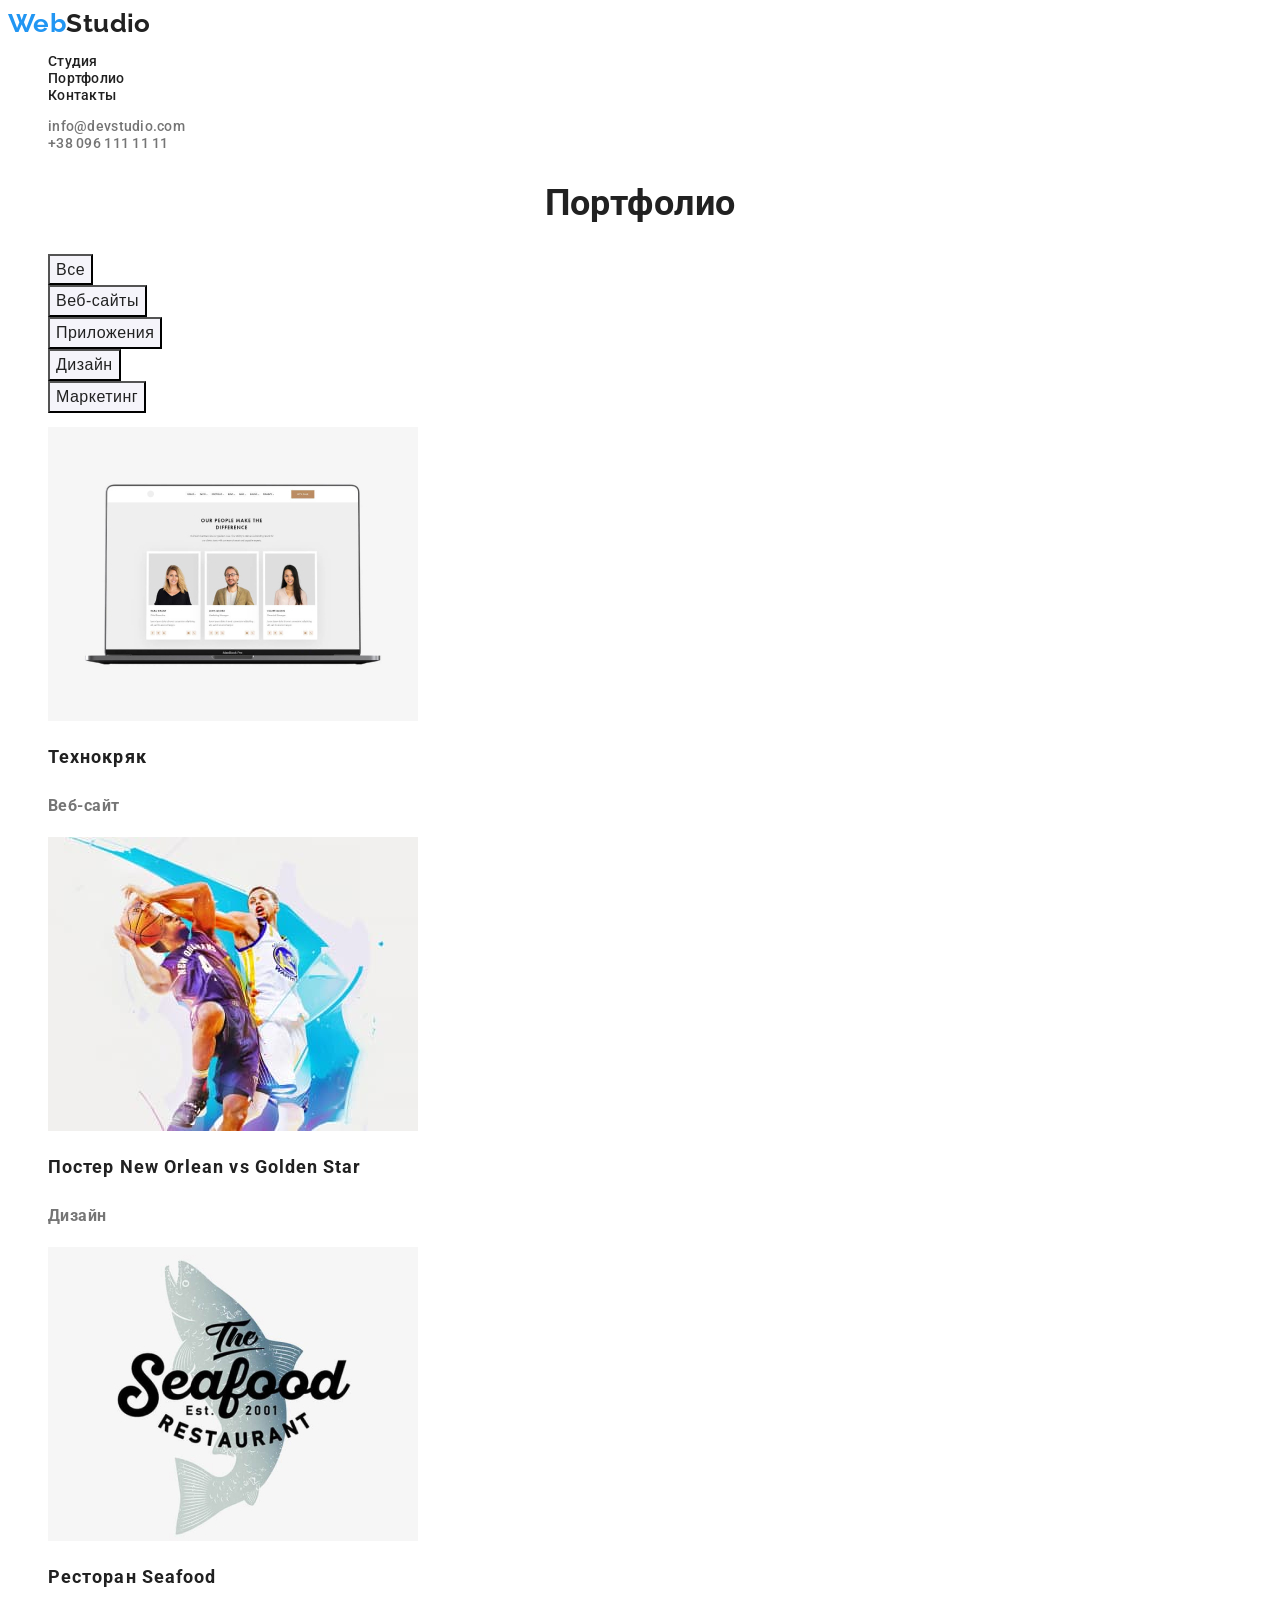
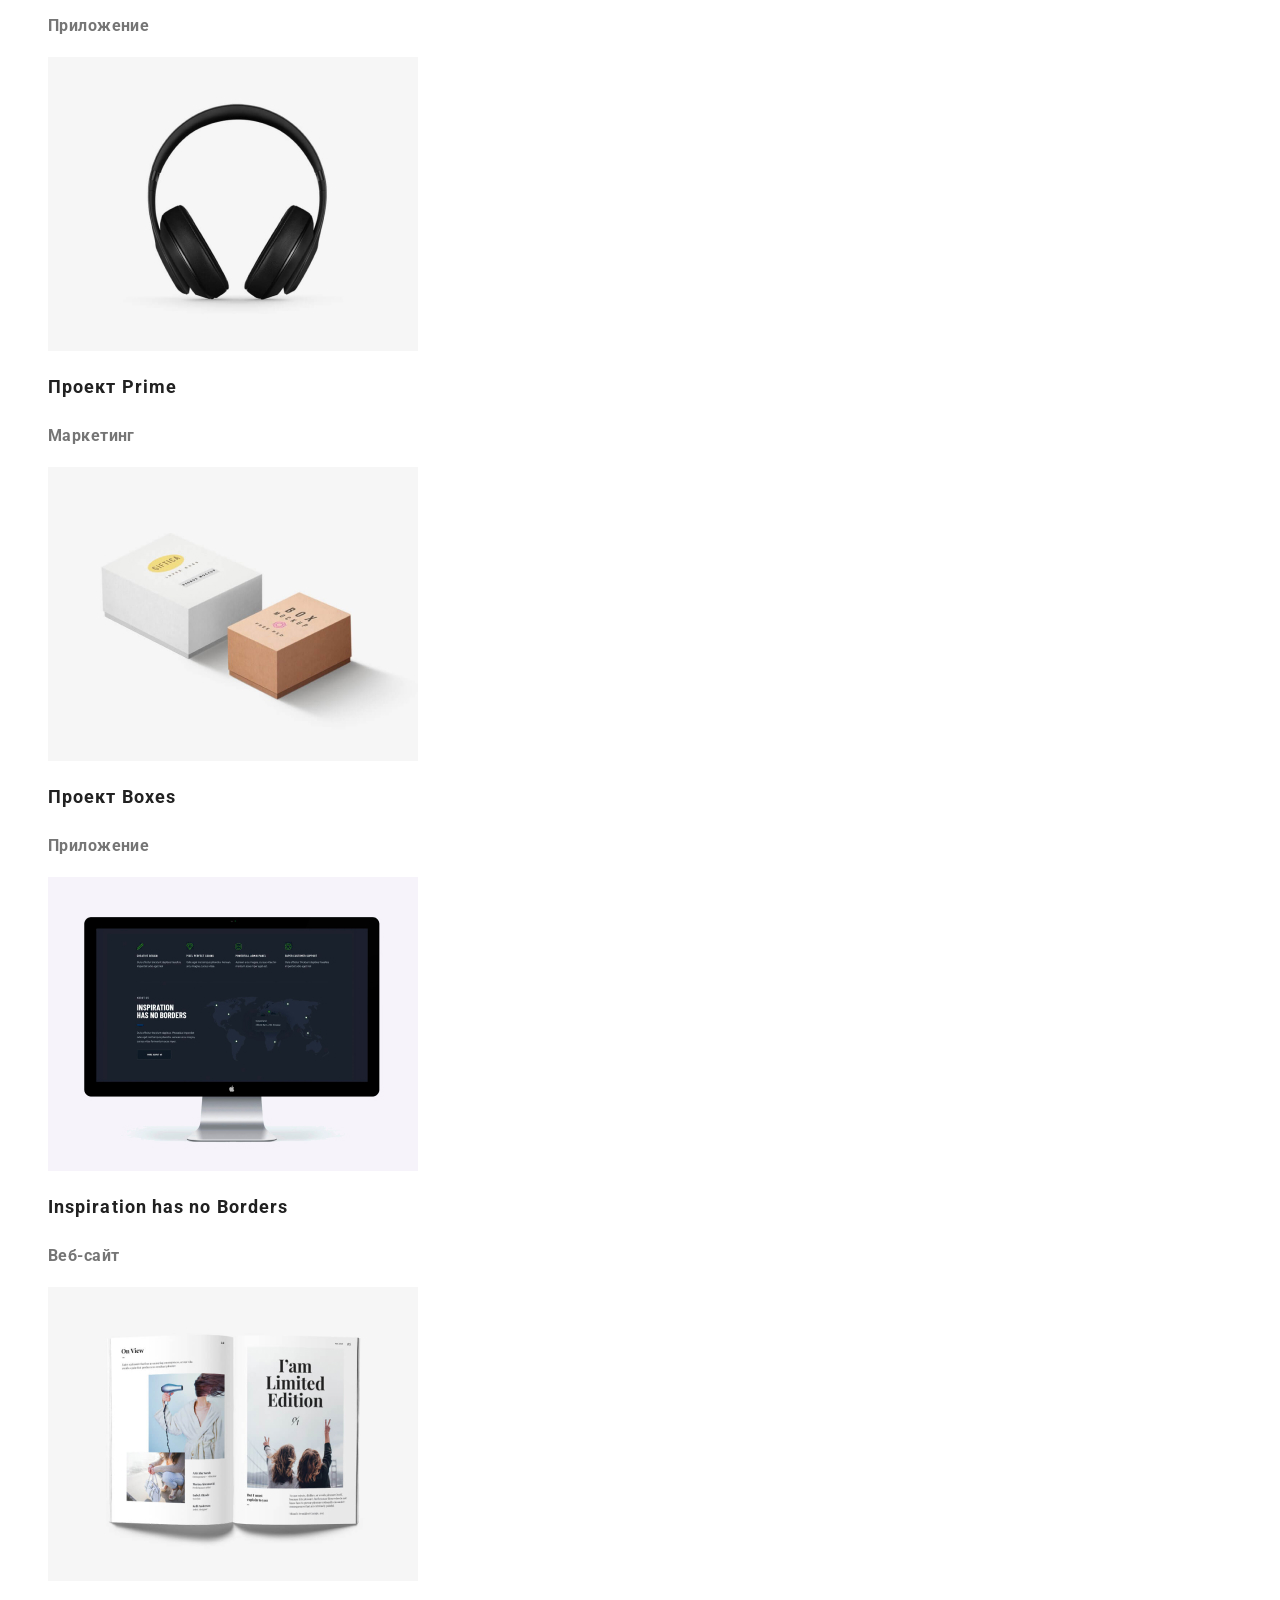
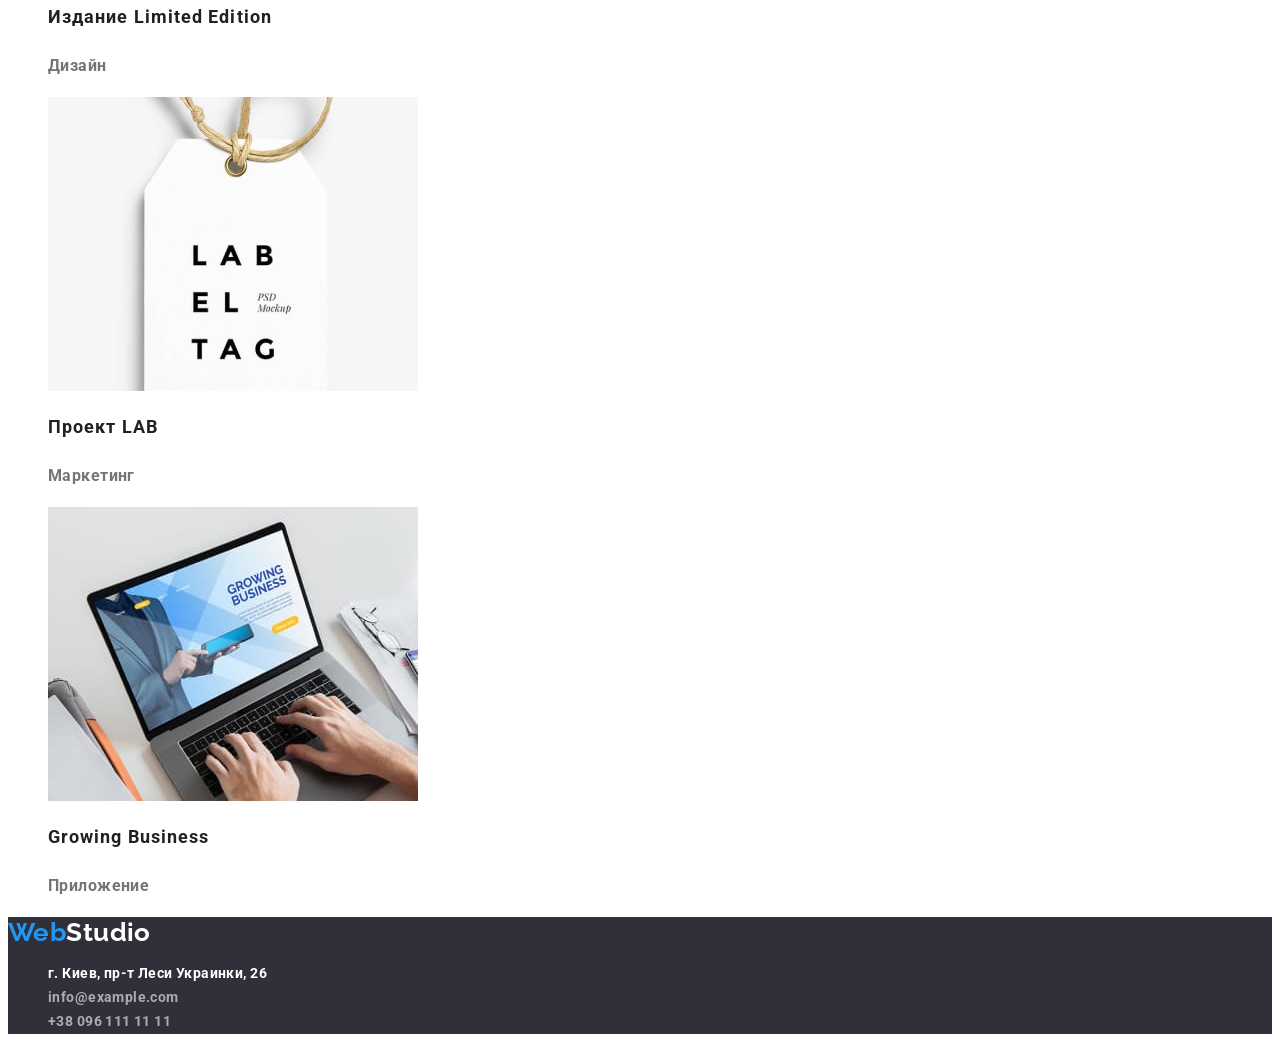
==== portfolio.html @ 0b0b55f2 "Копирует 2ю работу" ====
<!DOCTYPE html>
<html lang="ru">
  <head>
    <meta charset="UTF-8" />
    <meta http-equiv="X-UA-Compatible" content="IE=edge" />
    <meta name="viewport" content="width=device-width, initial-scale=1.0" />
    <title>Document</title>

    <link rel="preconnect" href="https://fonts.googleapis.com" />
    <link rel="preconnect" href="https://fonts.gstatic.com" crossorigin />
    <link
      href="https://fonts.googleapis.com/css2?family=Raleway:wght@700&family=Roboto:wght@400;500;700;900&display=swap"
      rel="stylesheet"
    />

    <link rel="stylesheet" href="./css/styles.css" />
  </head>
  <body>
    <header class="header">
      <nav>
        <a class="link-logo" href="#"
          >Web<span class="logo-header">Studio</span></a
        >
        <ul class="site-nav">
          <li><a href="index.html" class="link">Студия</a></li>
          <li><a href="./portfolio.html" class="link">Портфолио</a></li>
          <li><a href="#" class="link">Контакты</a></li>
        </ul>
      </nav>
      <ul class="site-contact">
        <li>
          <a href="mailto:info@devstudio.com" class="link"
            >info@devstudio.com</a
          >
        </li>
        <li><a href="tel:+380961111111" class="link">+38 096 111 11 11</a></li>
      </ul>
    </header>
    <main>
      <section class="section">
        <h1 class="section-title">Портфолио</h1>
        <ul>
          <li><button tipe="button" class="button-port">Все</button></li>
          <li><button tipe="button" class="button-port">Веб-сайты</button></li>
          <li><button tipe="button" class="button-port">Приложения</button></li>
          <li><button tipe="button" class="button-port">Дизайн</button></li>
          <li><button tipe="button" class="button-port">Маркетинг</button></li>
        </ul>
        <ul>
          <li>
            <a>
              <img
                src="images/portf1.jpg"
                alt="экран ноутбука с тремя фотографиями"
                width="370"
                height="294"
              />
              <h2 class="portf-title">Технокряк</h2>
              <p class="portf-text">Веб-сайт</p></a
            >
          </li>
          <li>
            <a
              ><img
                src="images/portf2.jpg"
                alt="постер два игрока играютв баскетбол"
                width="370"
                height="294"
              />
              <h2 class="portf-title">Постер New Orlean vs Golden Star</h2>
              <p class="portf-text">Дизайн</p></a
            >
          </li>
          <li>
            <a>
              <img
                src="images/portf3.jpg"
                alt="эмблема ресторана сифуд"
                width="370"
                height="294"
              />
              <h2 class="portf-title">Ресторан Seafood</h2>
              <p class="portf-text">Приложение</p></a
            >
          </li>
          <li>
            <a
              ><img
                src="images/portf4.jpg"
                alt="черные наушники"
                width="370"
                height="294"
              />
              <h2 class="portf-title">Проект Prime</h2>
              <p class="portf-text">Маркетинг</p></a
            >
          </li>
          <li>
            <a
              ><img
                src="images/portf5.jpg"
                alt="две коробки одна белая другая оранжевая"
                width="370"
                height="294"
              />
              <h2 class="portf-title">Проект Boxes</h2>
              <p class="portf-text">Приложение</p></a
            >
          </li>
          <li>
            <a
              ><img
                src="images/portf6.jpg"
                alt="монитор компьютера с чернобелыми надписями"
                width="370"
                height="294"
              />
              <h2 class="portf-title">Inspiration has no Borders</h2>
              <p class="portf-text">Веб-сайт</p></a
            >
          </li>
          <li>
            <a
              ><img
                src="images/portf7.jpg"
                alt="открытая книга"
                width="370"
                height="294"
              />
              <h2 class="portf-title">Издание Limited Edition</h2>
              <p class="portf-text">Дизайн</p></a
            >
          </li>
          <li>
            <a
              ><img
                src="images/portf8.jpg"
                alt="бирка с надписями"
                width="370"
                height="294"
              />
              <h2 class="portf-title">Проект LAB</h2>
              <p class="portf-text">Маркетинг</p></a
            >
          </li>
          <li>
            <a
              ><img
                src="images/portf9.jpg"
                alt="открытый ноутбук по диагонали "
                width="370"
                height="294"
              />
              <h2 class="portf-title">Growing Business</h2>
              <p class="portf-text">Приложение</p></a
            >
          </li>
        </ul>
      </section>
    </main>
    <footer class="footer">
      <a class="link-logo" href="#"
        >Web<span class="logo-footer">Studio</span></a
      >

      <address>
        <ul class="address">
          <li>
            <a
              class="link-map"
              href="https://bit.ly/3pXMvUd"
              target="_blank"
              rel="noopener noreferrer"
              >г. Киев, пр-т Леси Украинки, 26</a
            >
          </li>
          <li>
            <a class="link" href="mailto:info@devstudio.com"
              >info@example.com</a
            >
          </li>
          <li>
            <a class="link" href="tel:+380961111111">+38 096 111 11 11</a>
          </li>
        </ul>
      </address>
    </footer>
  </body>
</html>
---- css/styles.css ----
/* Фон */
/*  общий фон  background: background: #E5E5E5 */
/*  команда background: #F5F4FA */

/* Цвет текста  и фона*/
:root {
  --main-text-color: #757575;
  --title-text-color: #212121;
  --accent-text-color: #2196f3;
  --white-text-color: #ffffff;
  --address-text-color: rgba(255, 255, 255, 0.6);
  --footer-hero-color: #2F303A;
  --background-button-color: #f5f4fa;

}

ul {
  list-style: none;
}  
body {
  background-color: var(--white-text-color);
  color: var(--main-text-color);
  font-family: Roboto, sans-serif;
  font-weight: 700;
  font-size: 14px;
  letter-spacing: 0.03em;
}
/* Заголовки */
.section-title {
  color: var(--title-text-color);
  font-weight: 700;
  font-size: 36px;
  line-height: 1.17;
  text-align: center;
}
.text-title {
  color: var(--title-text-color);
  font-weight: 700;
  line-height: 1.14;
  text-transform: uppercase;
}
.team-title {
  color: var(--title-text-color);
  font-weight: 500;
  font-size: 16px;
  line-height: 1.19;
}
.portf-title {
  color: var(--title-text-color);
  font-weight: 700;
  font-size: 18px;
  line-height: 2;
  letter-spacing: 0.06em;
}
/* Абзацы */
.solution-text {
  line-height: 1.71;
}
.team-text {
  font-size: 16px;
  line-height: 1.19;
}
.portf-text {
  font-size: 16px;
  line-height: 1.88;
}

/* Хедер */
/* Логотип */
.link-logo {
  color: var(--accent-text-color);
  font-family: Raleway, sans-serif;
  font-weight: 700;
  font-size: 26px;
  line-height: 1.19;
  text-decoration: none;
}
.logo-header {
 color: var(--title-text-color);
}
.logo-footer {
 color: var(--white-text-color); 
}
/* Навигация */
.site-nav .link {
  color: var(--title-text-color);
  font-style: normal;
  font-weight: 500;
  line-height: 1.14;
  letter-spacing: 0.02em;
  text-decoration: none;
}
.site-nav .link:hover {
  color: var(--accent-text-color);
}
.site-nav .link:active {
  color: var(--accent-text-color);
}
/* Контакты */
.site-contact .link {
  color: var(--main-text-color);
  font-style: normal;
  font-weight: 500;
  line-height: 1.14;
  letter-spacing: 0.02em;
  text-decoration: none;
}
.site-contact .link:hover,
.site-contact .link:focus {
  color: var(--accent-text-color);
}
/* Блок герой */
.hero {
  background: var(--footer-hero-color);
}
.hero-title {
  color: var(--white-text-color);
  font-weight: 900;
  font-size: 44px;
  line-height: 1.36;
  text-align: center;
  letter-spacing: 0.06em;
  text-transform: uppercase
}
/* Кнопка блока герой */
.button {
  background-color: var(--accent-text-color);
  color: var(--white-text-color);
  font-size: 16px;
  line-height: 1.88;
  display: flex;
  align-items: center;
  text-align: center;
  letter-spacing: 0.06em;
  cursor: pointer;
}
/* Кнопки портфолио */
.button-port {
  background-color: var(--background-button-color);
  color: var(--title-text-color);
  font-weight: 500;
  font-size: 16px;
  line-height: 1.62;
  text-align: center;
  letter-spacing: 0.03em;
}
.button-port:hover,
.button-port:focus {
  background-color: var(--accent-text-color);
  color: var(--white-text-color);
}
.button-port {
  cursor: pointer;
}

/* Футер */
.footer {
  background-color: var(--footer-hero-color) ;
  text-decoration: none;
}
.link-map {
  color: var(--white-text-color);
  font-style: normal;
  line-height: 1.71;
  text-decoration: none;
}
.address .link {
  color: var(--address-text-color);
  font-style: normal;
  line-height: 1.71;
  text-decoration: none;
}
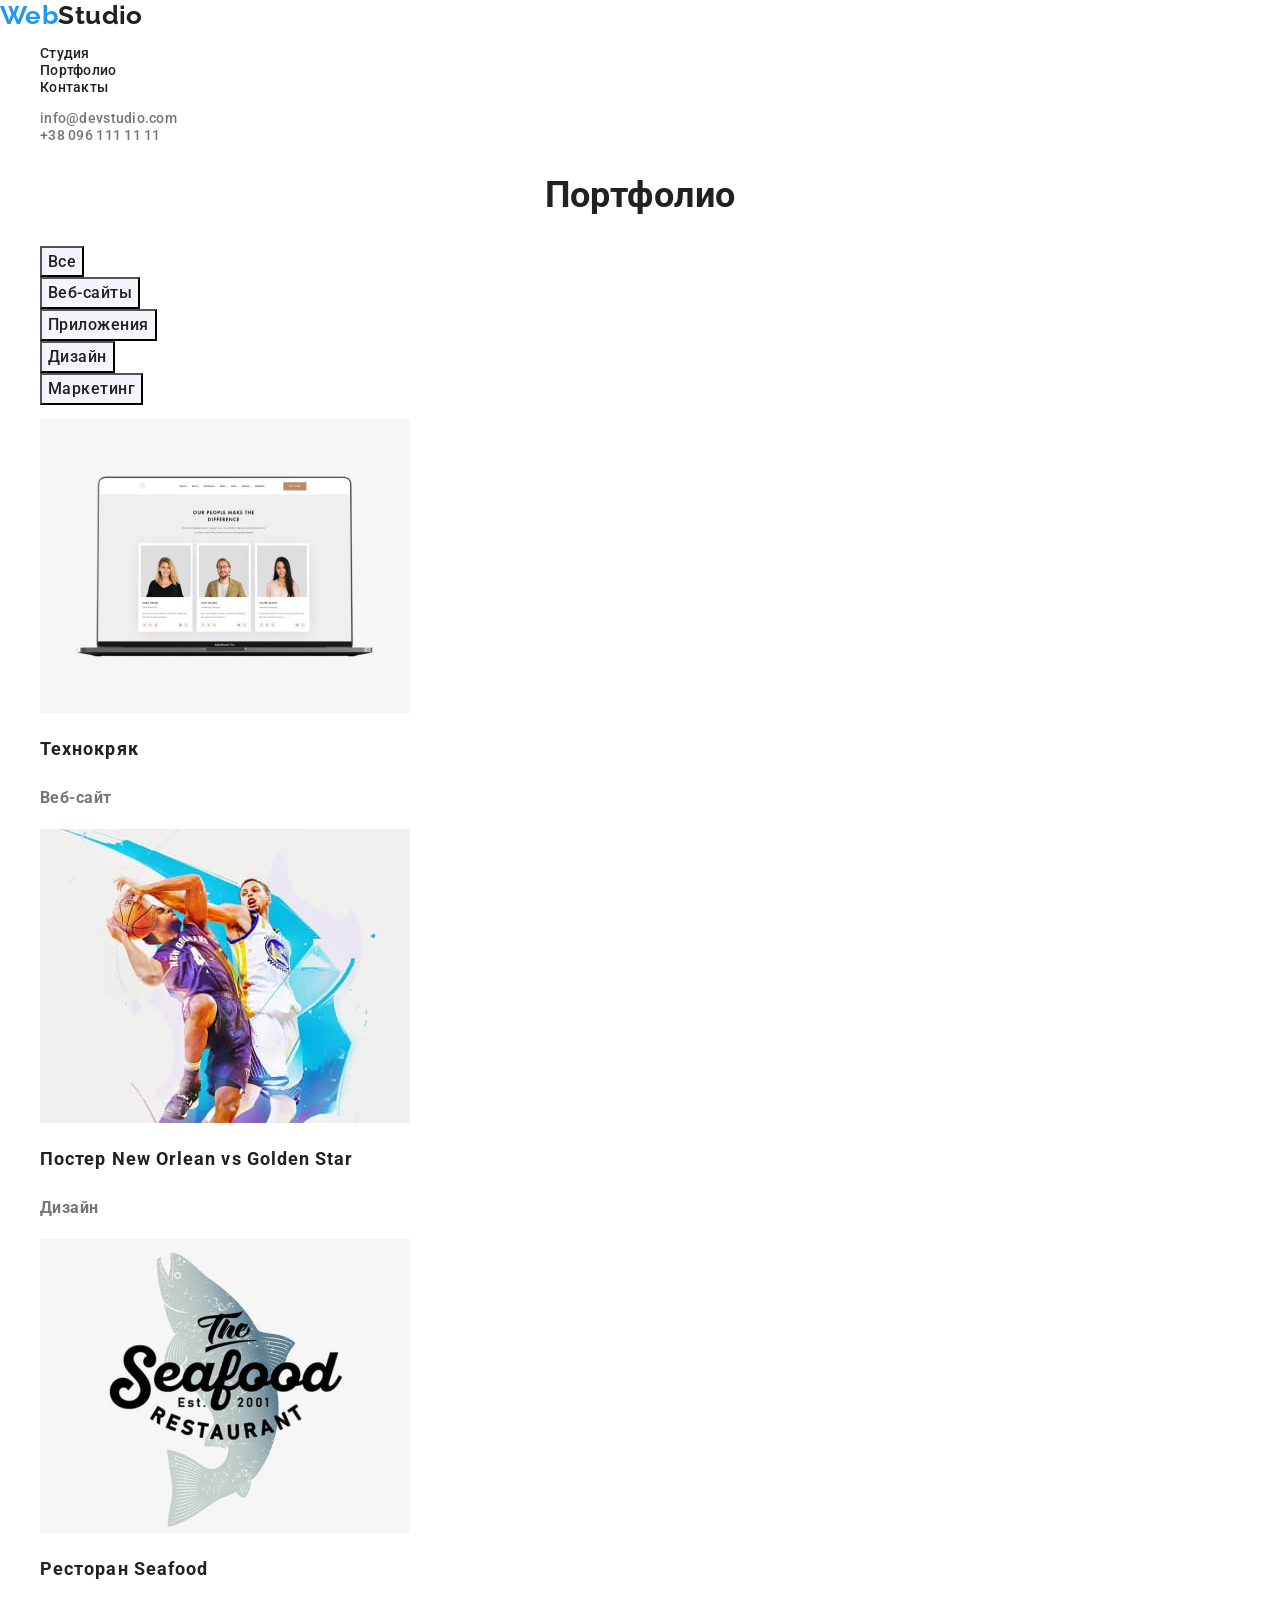
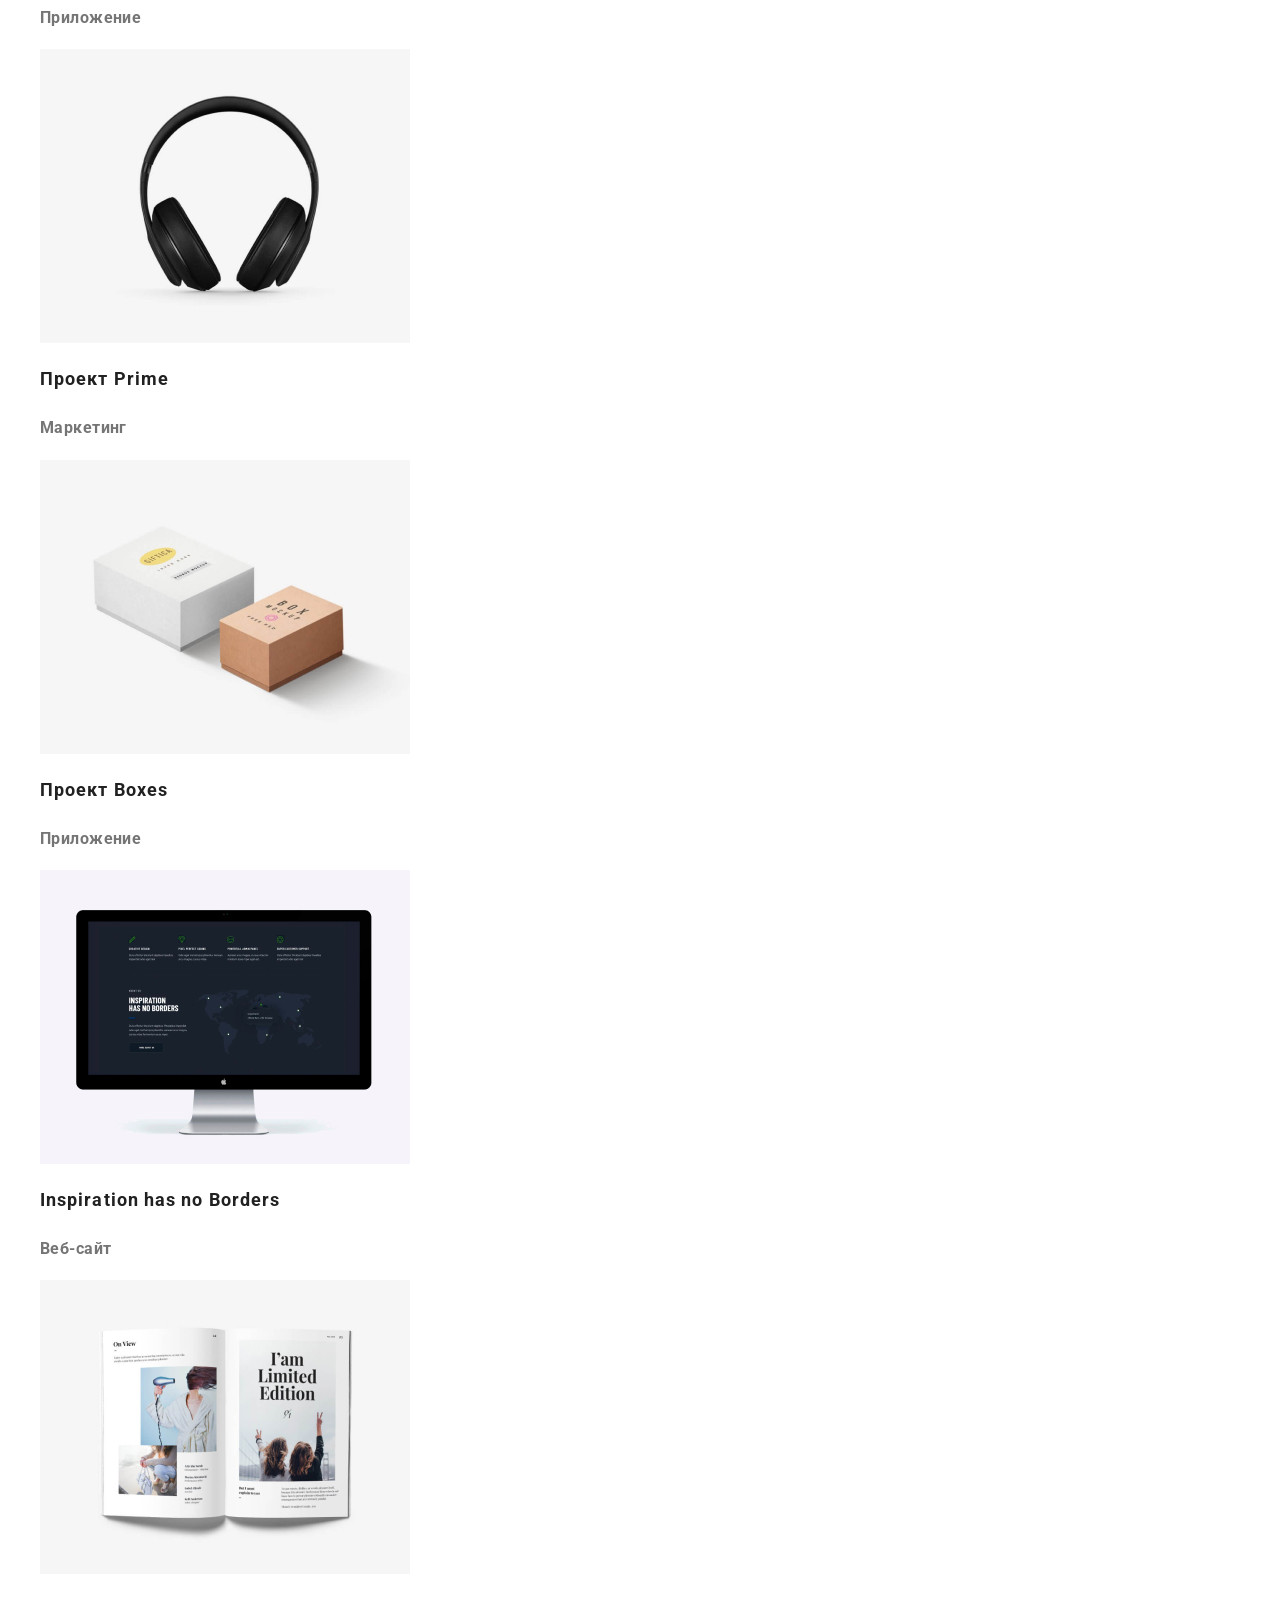
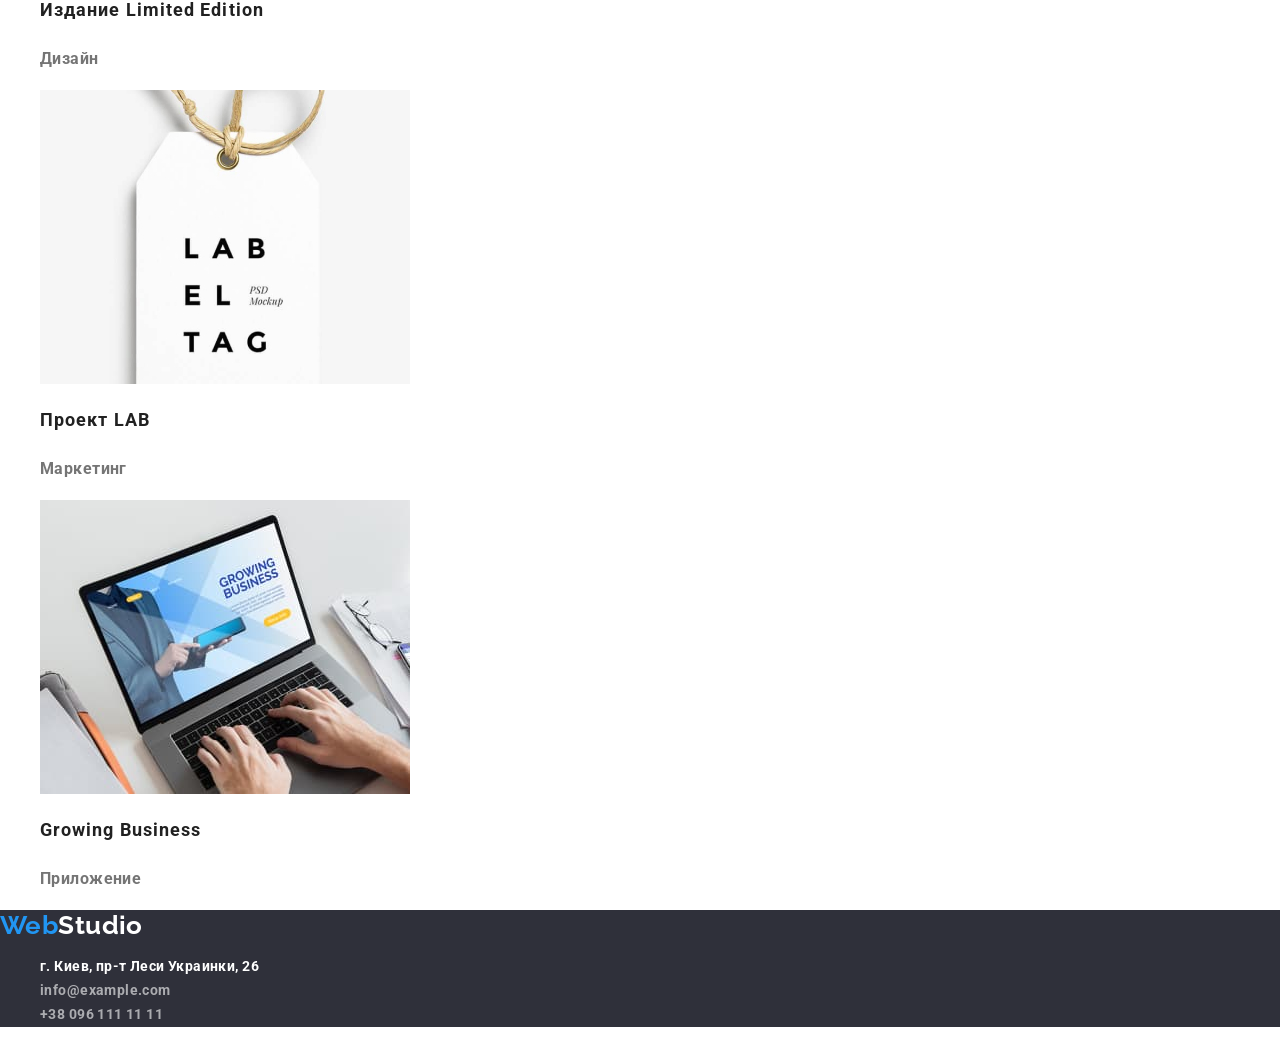
==== commit c6fe7bca: "Добавляет normalize и кнопка заказать" ====
--- a/portfolio.html
+++ b/portfolio.html
@@ -11,6 +11,10 @@
     <link
       href="https://fonts.googleapis.com/css2?family=Raleway:wght@700&family=Roboto:wght@400;500;700;900&display=swap"
       rel="stylesheet"
+    />
+    <link
+      rel="stylesheet"
+      href="https://cdnjs.cloudflare.com/ajax/libs/modern-normalize/1.0.0/modern-normalize.min.css"
     />
 
     <link rel="stylesheet" href="./css/styles.css" />
--- a/css/styles.css
+++ b/css/styles.css
@@ -14,6 +14,11 @@
 
 }
 
+*,
+*::before,
+*::after {
+  box-sizing: border-box;
+}
 ul {
   list-style: none;
 }  
@@ -74,6 +79,8 @@
   font-size: 26px;
   line-height: 1.19;
   text-decoration: none;
+  margin-left: 10;
+  
 }
 .logo-header {
  color: var(--title-text-color);
@@ -133,6 +140,10 @@
   text-align: center;
   letter-spacing: 0.06em;
   cursor: pointer;
+  align-items: center;
+  text-align: center;
+  padding: 10px 32px;
+  display: inline-block;
 }
 /* Кнопки портфолио */
 .button-port {
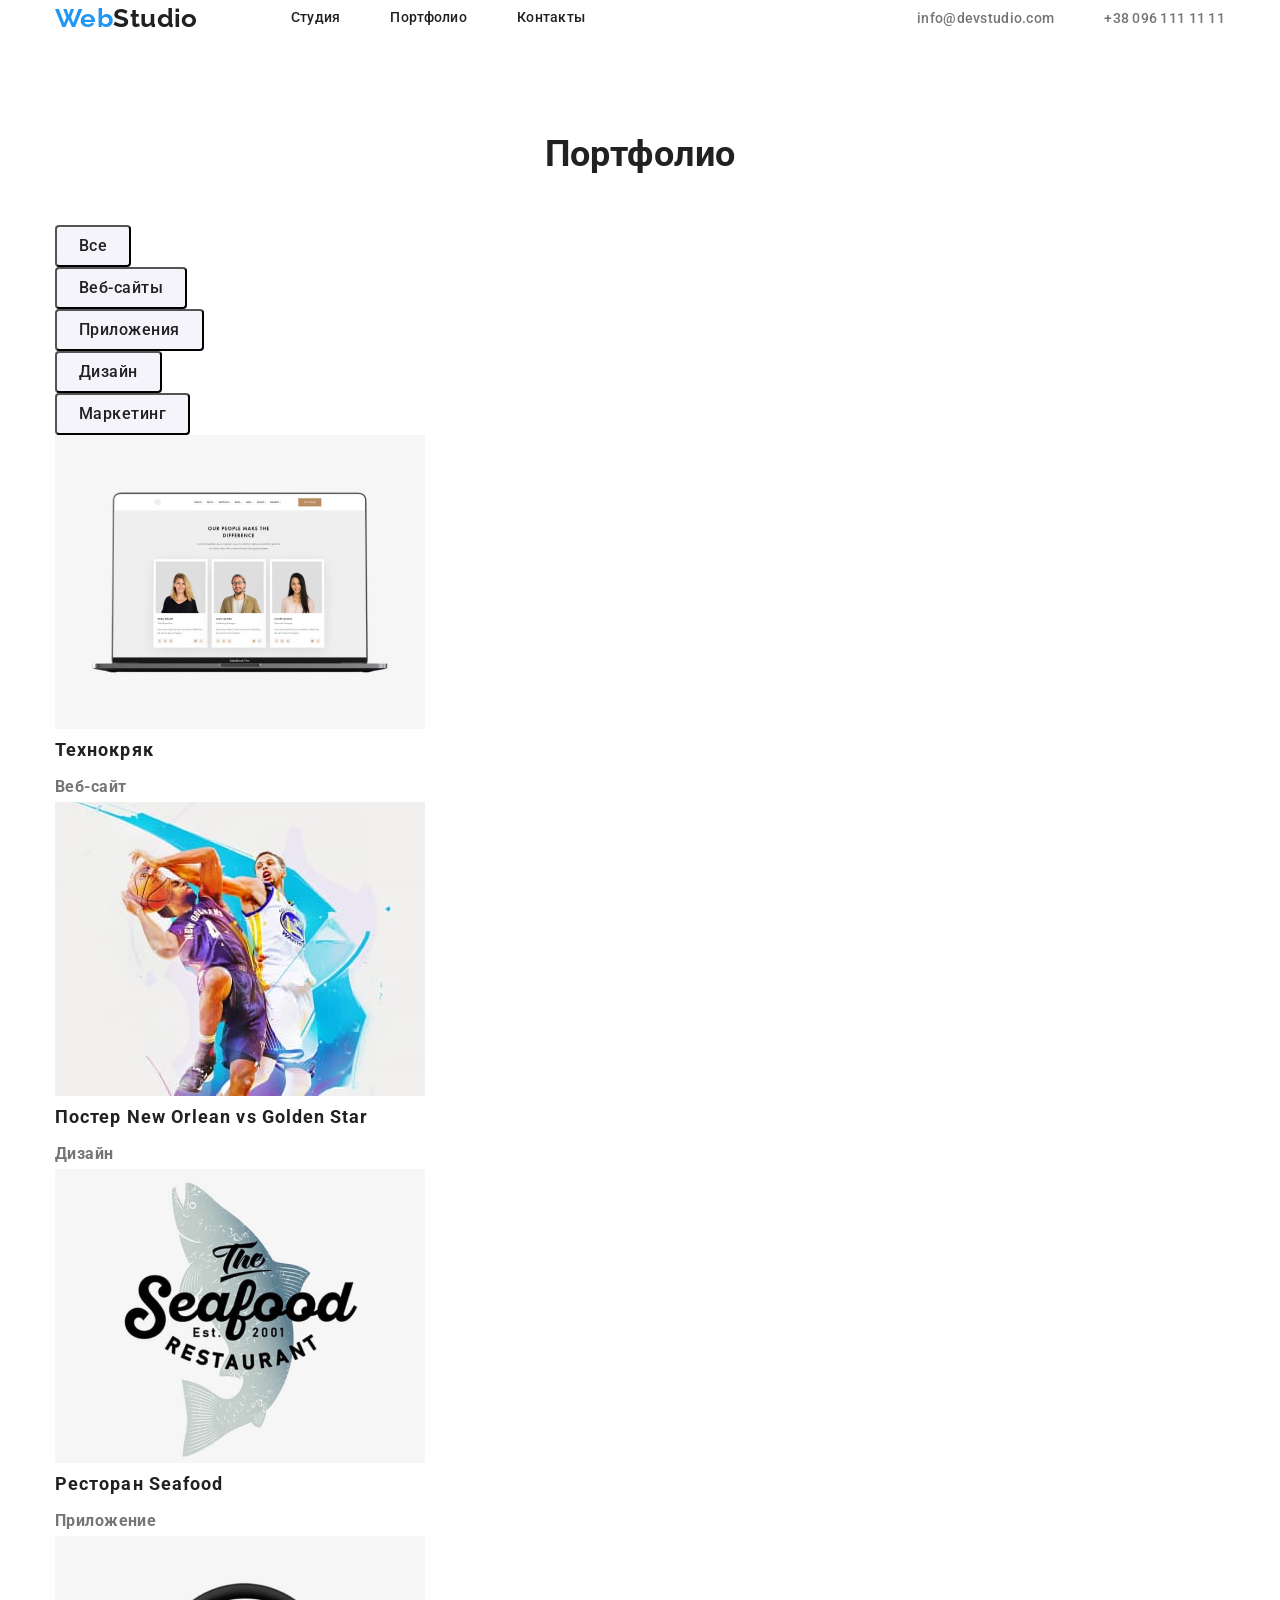
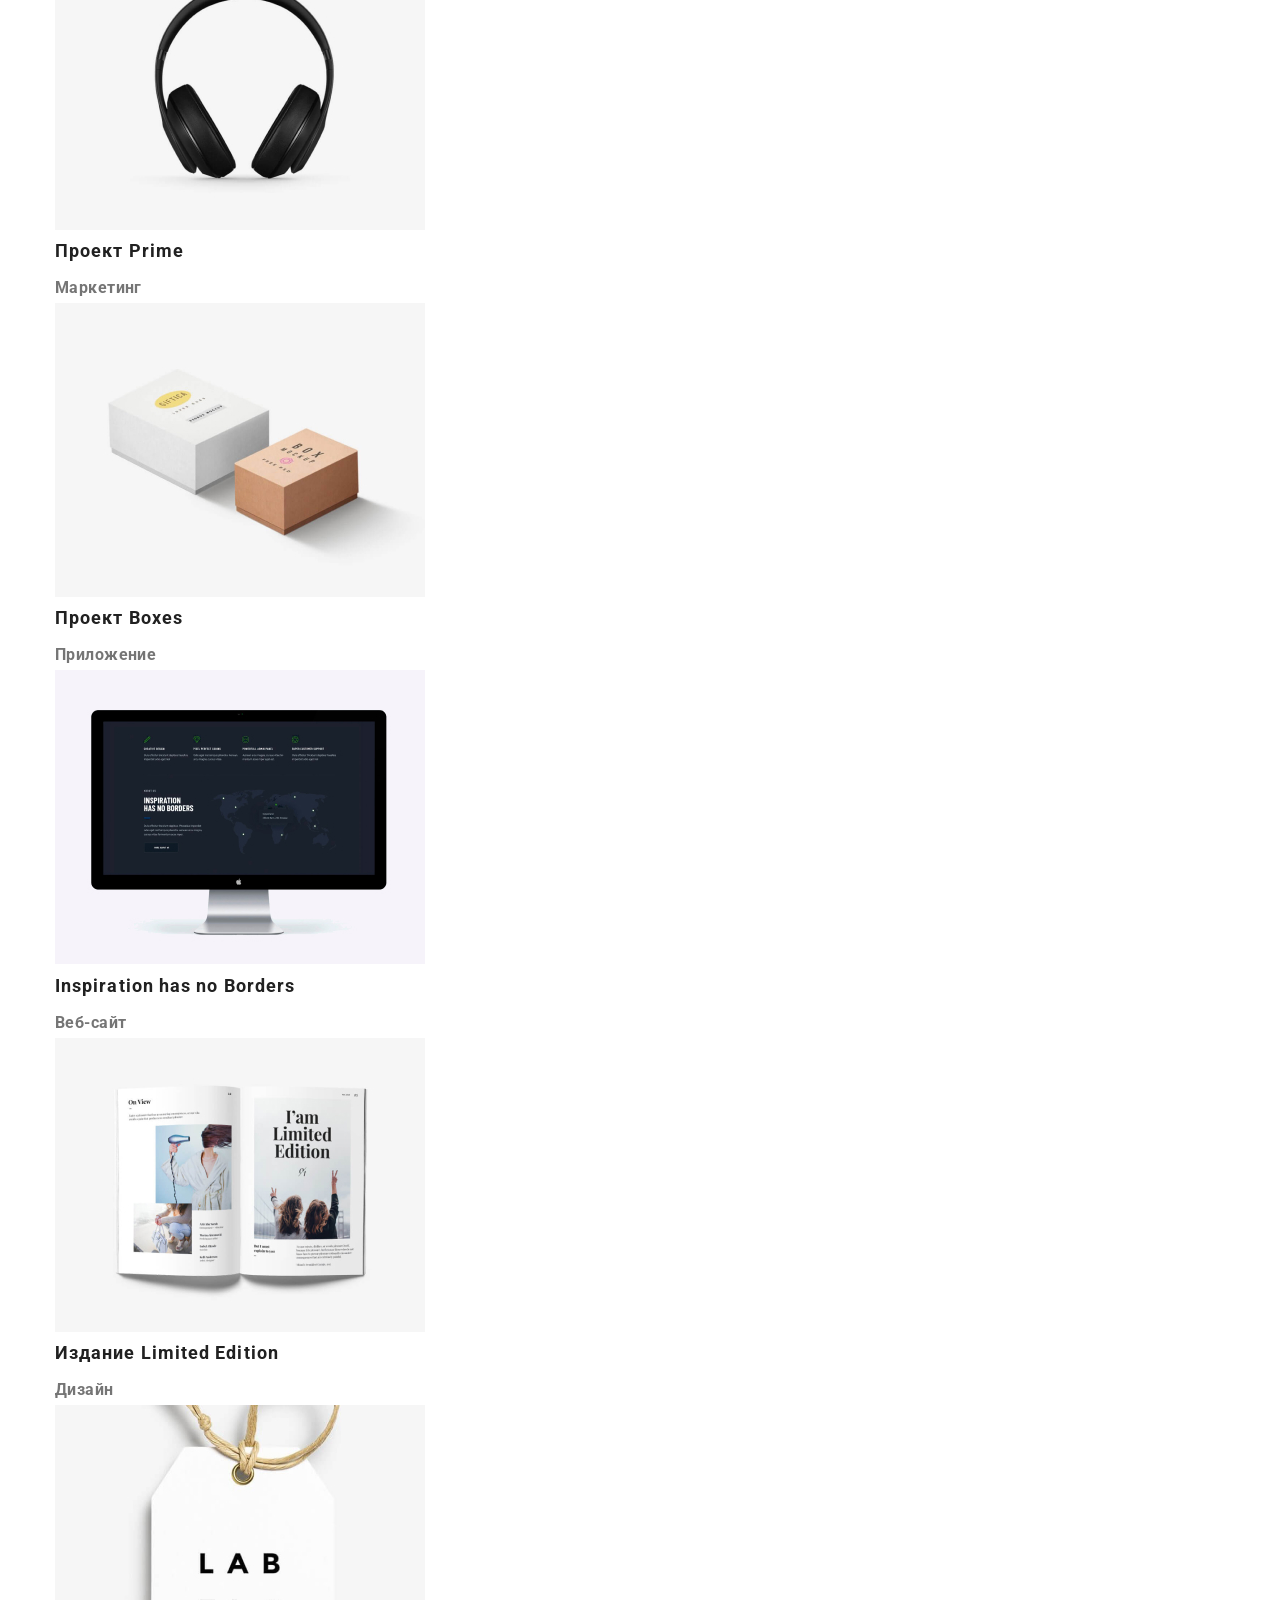
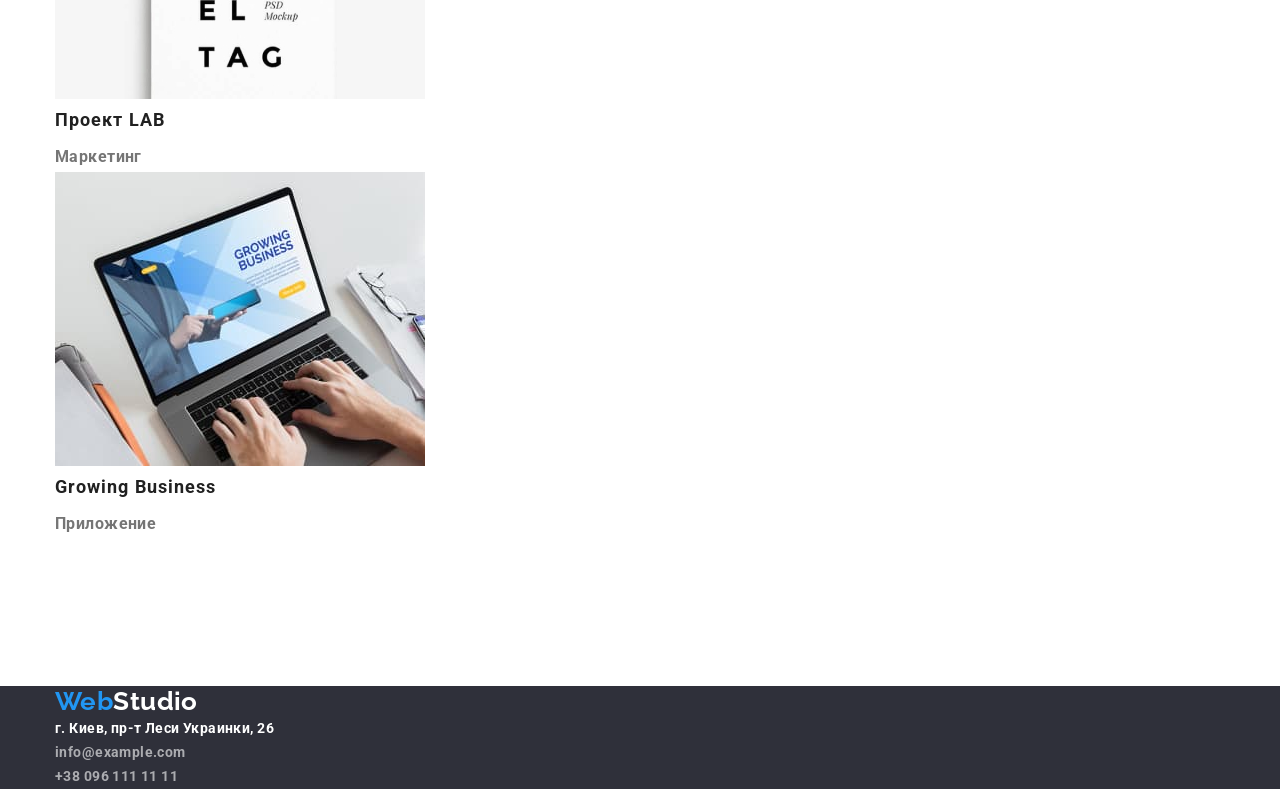
==== commit 72649363: "Меняет хедер , секцию герой и секцию наши достижения" ====
--- a/portfolio.html
+++ b/portfolio.html
@@ -21,173 +21,189 @@
   </head>
   <body>
     <header class="header">
-      <nav>
+      <div class="container main-nav">
         <a class="link-logo" href="#"
           >Web<span class="logo-header">Studio</span></a
         >
-        <ul class="site-nav">
-          <li><a href="index.html" class="link">Студия</a></li>
-          <li><a href="./portfolio.html" class="link">Портфолио</a></li>
-          <li><a href="#" class="link">Контакты</a></li>
+        <nav>
+          <ul class="site-nav" , class="list">
+            <li class="item"><a href="index.html" class="link">Студия</a></li>
+            <li class="item">
+              <a href="./portfolio.html" class="link">Портфолио</a>
+            </li>
+            <li class="item"><a href="#" class="link">Контакты</a></li>
+          </ul>
+        </nav>
+        <ul class="site-contact" , class="list">
+          <li class="item">
+            <a href="mailto:info@devstudio.com" class="link"
+              >info@devstudio.com</a
+            >
+          </li>
+          <li class="item">
+            <a href="tel:+380961111111" class="link">+38 096 111 11 11</a>
+          </li>
         </ul>
-      </nav>
-      <ul class="site-contact">
-        <li>
-          <a href="mailto:info@devstudio.com" class="link"
-            >info@devstudio.com</a
-          >
-        </li>
-        <li><a href="tel:+380961111111" class="link">+38 096 111 11 11</a></li>
-      </ul>
+      </div>
     </header>
     <main>
       <section class="section">
-        <h1 class="section-title">Портфолио</h1>
-        <ul>
-          <li><button tipe="button" class="button-port">Все</button></li>
-          <li><button tipe="button" class="button-port">Веб-сайты</button></li>
-          <li><button tipe="button" class="button-port">Приложения</button></li>
-          <li><button tipe="button" class="button-port">Дизайн</button></li>
-          <li><button tipe="button" class="button-port">Маркетинг</button></li>
-        </ul>
-        <ul>
-          <li>
-            <a>
-              <img
-                src="images/portf1.jpg"
-                alt="экран ноутбука с тремя фотографиями"
-                width="370"
-                height="294"
-              />
-              <h2 class="portf-title">Технокряк</h2>
-              <p class="portf-text">Веб-сайт</p></a
-            >
-          </li>
-          <li>
-            <a
-              ><img
-                src="images/portf2.jpg"
-                alt="постер два игрока играютв баскетбол"
-                width="370"
-                height="294"
-              />
-              <h2 class="portf-title">Постер New Orlean vs Golden Star</h2>
-              <p class="portf-text">Дизайн</p></a
-            >
-          </li>
-          <li>
-            <a>
-              <img
-                src="images/portf3.jpg"
-                alt="эмблема ресторана сифуд"
-                width="370"
-                height="294"
-              />
-              <h2 class="portf-title">Ресторан Seafood</h2>
-              <p class="portf-text">Приложение</p></a
-            >
-          </li>
-          <li>
-            <a
-              ><img
-                src="images/portf4.jpg"
-                alt="черные наушники"
-                width="370"
-                height="294"
-              />
-              <h2 class="portf-title">Проект Prime</h2>
-              <p class="portf-text">Маркетинг</p></a
-            >
-          </li>
-          <li>
-            <a
-              ><img
-                src="images/portf5.jpg"
-                alt="две коробки одна белая другая оранжевая"
-                width="370"
-                height="294"
-              />
-              <h2 class="portf-title">Проект Boxes</h2>
-              <p class="portf-text">Приложение</p></a
-            >
-          </li>
-          <li>
-            <a
-              ><img
-                src="images/portf6.jpg"
-                alt="монитор компьютера с чернобелыми надписями"
-                width="370"
-                height="294"
-              />
-              <h2 class="portf-title">Inspiration has no Borders</h2>
-              <p class="portf-text">Веб-сайт</p></a
-            >
-          </li>
-          <li>
-            <a
-              ><img
-                src="images/portf7.jpg"
-                alt="открытая книга"
-                width="370"
-                height="294"
-              />
-              <h2 class="portf-title">Издание Limited Edition</h2>
-              <p class="portf-text">Дизайн</p></a
-            >
-          </li>
-          <li>
-            <a
-              ><img
-                src="images/portf8.jpg"
-                alt="бирка с надписями"
-                width="370"
-                height="294"
-              />
-              <h2 class="portf-title">Проект LAB</h2>
-              <p class="portf-text">Маркетинг</p></a
-            >
-          </li>
-          <li>
-            <a
-              ><img
-                src="images/portf9.jpg"
-                alt="открытый ноутбук по диагонали "
-                width="370"
-                height="294"
-              />
-              <h2 class="portf-title">Growing Business</h2>
-              <p class="portf-text">Приложение</p></a
-            >
-          </li>
-        </ul>
+        <div class="container">
+          <h1 class="section-title">Портфолио</h1>
+          <ul>
+            <li><button tipe="button" class="button-port">Все</button></li>
+            <li>
+              <button tipe="button" class="button-port">Веб-сайты</button>
+            </li>
+            <li>
+              <button tipe="button" class="button-port">Приложения</button>
+            </li>
+            <li><button tipe="button" class="button-port">Дизайн</button></li>
+            <li>
+              <button tipe="button" class="button-port">Маркетинг</button>
+            </li>
+          </ul>
+          <ul>
+            <li>
+              <a>
+                <img
+                  src="images/portf1.jpg"
+                  alt="экран ноутбука с тремя фотографиями"
+                  width="370"
+                  height="294"
+                />
+                <h2 class="portf-title">Технокряк</h2>
+                <p class="portf-text">Веб-сайт</p></a
+              >
+            </li>
+            <li>
+              <a
+                ><img
+                  src="images/portf2.jpg"
+                  alt="постер два игрока играютв баскетбол"
+                  width="370"
+                  height="294"
+                />
+                <h2 class="portf-title">Постер New Orlean vs Golden Star</h2>
+                <p class="portf-text">Дизайн</p></a
+              >
+            </li>
+            <li>
+              <a>
+                <img
+                  src="images/portf3.jpg"
+                  alt="эмблема ресторана сифуд"
+                  width="370"
+                  height="294"
+                />
+                <h2 class="portf-title">Ресторан Seafood</h2>
+                <p class="portf-text">Приложение</p></a
+              >
+            </li>
+            <li>
+              <a
+                ><img
+                  src="images/portf4.jpg"
+                  alt="черные наушники"
+                  width="370"
+                  height="294"
+                />
+                <h2 class="portf-title">Проект Prime</h2>
+                <p class="portf-text">Маркетинг</p></a
+              >
+            </li>
+            <li>
+              <a
+                ><img
+                  src="images/portf5.jpg"
+                  alt="две коробки одна белая другая оранжевая"
+                  width="370"
+                  height="294"
+                />
+                <h2 class="portf-title">Проект Boxes</h2>
+                <p class="portf-text">Приложение</p></a
+              >
+            </li>
+            <li>
+              <a
+                ><img
+                  src="images/portf6.jpg"
+                  alt="монитор компьютера с чернобелыми надписями"
+                  width="370"
+                  height="294"
+                />
+                <h2 class="portf-title">Inspiration has no Borders</h2>
+                <p class="portf-text">Веб-сайт</p></a
+              >
+            </li>
+            <li>
+              <a
+                ><img
+                  src="images/portf7.jpg"
+                  alt="открытая книга"
+                  width="370"
+                  height="294"
+                />
+                <h2 class="portf-title">Издание Limited Edition</h2>
+                <p class="portf-text">Дизайн</p></a
+              >
+            </li>
+            <li>
+              <a
+                ><img
+                  src="images/portf8.jpg"
+                  alt="бирка с надписями"
+                  width="370"
+                  height="294"
+                />
+                <h2 class="portf-title">Проект LAB</h2>
+                <p class="portf-text">Маркетинг</p></a
+              >
+            </li>
+            <li>
+              <a
+                ><img
+                  src="images/portf9.jpg"
+                  alt="открытый ноутбук по диагонали "
+                  width="370"
+                  height="294"
+                />
+                <h2 class="portf-title">Growing Business</h2>
+                <p class="portf-text">Приложение</p></a
+              >
+            </li>
+          </ul>
+        </div>
       </section>
     </main>
     <footer class="footer">
-      <a class="link-logo" href="#"
-        >Web<span class="logo-footer">Studio</span></a
-      >
+      <div class="container">
+        <a class="link-logo" href="#"
+          >Web<span class="logo-footer">Studio</span></a
+        >
 
-      <address>
-        <ul class="address">
-          <li>
-            <a
-              class="link-map"
-              href="https://bit.ly/3pXMvUd"
-              target="_blank"
-              rel="noopener noreferrer"
-              >г. Киев, пр-т Леси Украинки, 26</a
-            >
-          </li>
-          <li>
-            <a class="link" href="mailto:info@devstudio.com"
-              >info@example.com</a
-            >
-          </li>
-          <li>
-            <a class="link" href="tel:+380961111111">+38 096 111 11 11</a>
-          </li>
-        </ul>
-      </address>
+        <address>
+          <ul class="address">
+            <li>
+              <a
+                class="link-map"
+                href="https://bit.ly/3pXMvUd"
+                target="_blank"
+                rel="noopener noreferrer"
+                >г. Киев, пр-т Леси Украинки, 26</a
+              >
+            </li>
+            <li>
+              <a class="link" href="mailto:info@devstudio.com"
+                >info@example.com</a
+              >
+            </li>
+            <li>
+              <a class="link" href="tel:+380961111111">+38 096 111 11 11</a>
+            </li>
+          </ul>
+        </address>
+      </div>
     </footer>
   </body>
 </html>
--- a/css/styles.css
+++ b/css/styles.css
@@ -14,14 +14,30 @@
 
 }
 
+
+
 *,
 *::before,
 *::after {
   box-sizing: border-box;
 }
+
+/* Контейнер */
+.container {
+  margin-right: auto;
+  margin-left: auto;
+  width: 1200px;
+  padding-left: 15px;
+  padding-right: 15px;
+  
+}
+
 ul {
   list-style: none;
-}  
+  margin: 0;
+  padding: 0;
+  
+ }  
 body {
   background-color: var(--white-text-color);
   color: var(--main-text-color);
@@ -30,6 +46,68 @@
   font-size: 14px;
   letter-spacing: 0.03em;
 }
+
+h1, h2, h3, h4, p  {
+  margin-top: 0;
+  margin-bottom: 0 ;
+}
+h3 {
+  margin-bottom: 10px;
+}  
+
+
+/* Блок герой */
+.hero {
+  background: var(--footer-hero-color);
+  min-width: 1600px;
+  margin-right: auto;
+  margin-left: auto;
+  padding: 200px 452px 200px 452px;
+  text-align: center;
+  } 
+
+.hero-title {
+  color: var(--white-text-color);
+  font-weight: 900;
+  font-size: 44px;
+  line-height: 1.36;
+  letter-spacing: 0.06em;
+  text-transform: uppercase;
+  margin-bottom: 30px;
+  margin-left: auto;
+  margin-right: auto;
+  
+}
+
+/* Кнопка блока герой */
+.button {
+  background-color: var(--accent-text-color);
+  color: var(--white-text-color);
+  font-size: 16px;
+  line-height: 1.88;
+  letter-spacing: 0.06em;
+  cursor: pointer;
+  padding: 10px 32px;
+  display: inline-block;
+  border-radius: 4px;
+  border: none;
+  display: flex;
+  justify-content: center;
+  margin-left: auto;
+  margin-right: auto;
+
+}
+.section {
+  padding-top:  97px;
+  padding-bottom: 97px;
+  margin-bottom: 50px;
+
+}
+/* Искл секции*/
+.section.no-padding {
+  padding-top: 0;
+}
+
 /* Заголовки */
 .section-title {
   color: var(--title-text-color);
@@ -37,6 +115,13 @@
   font-size: 36px;
   line-height: 1.17;
   text-align: center;
+  margin-bottom: 50px;
+  
+}
+/* Скрытый заголовок */
+.section-title-opasity {
+  opacity: 0;
+  height: 0;
 }
 .text-title {
   color: var(--title-text-color);
@@ -56,21 +141,30 @@
   font-size: 18px;
   line-height: 2;
   letter-spacing: 0.06em;
+  margin-bottom: 4px;
 }
 /* Абзацы */
 .solution-text {
   line-height: 1.71;
+  padding: 0;
+
 }
 .team-text {
   font-size: 16px;
   line-height: 1.19;
+  padding: 0;
 }
 .portf-text {
   font-size: 16px;
   line-height: 1.88;
+  padding: 0;
 }
 
 /* Хедер */
+.main-nav {
+  display: flex;
+  align-items: center;
+}
 /* Логотип */
 .link-logo {
   color: var(--accent-text-color);
@@ -80,6 +174,7 @@
   line-height: 1.19;
   text-decoration: none;
   margin-left: 10;
+  margin-right: 93px;
   
 }
 .logo-header {
@@ -89,13 +184,28 @@
  color: var(--white-text-color); 
 }
 /* Навигация */
+.site-nav {
+  display: flex;
+  
+}
+.site-nav .item  {
+  margin-right: 50px;
+  
+}
+.site-nav .item:last-child {
+  margin-right: 0;
+}
+
 .site-nav .link {
   color: var(--title-text-color);
+  display: block;
   font-style: normal;
   font-weight: 500;
   line-height: 1.14;
   letter-spacing: 0.02em;
   text-decoration: none;
+  padding-top: 10px;
+  padding-bottom: 10px;
 }
 .site-nav .link:hover {
   color: var(--accent-text-color);
@@ -103,6 +213,21 @@
 .site-nav .link:active {
   color: var(--accent-text-color);
 }
+.site-contact {
+  display: flex;
+  margin-left: auto;
+}
+.site-contact .item + .item {
+  margin-left: 50px ;
+}
+
+.advantages {
+ display: flex;
+ }
+
+.advantages .item + .item {
+  margin-left: 30px;
+} 
 /* Контакты */
 .site-contact .link {
   color: var(--main-text-color);
@@ -116,44 +241,21 @@
 .site-contact .link:focus {
   color: var(--accent-text-color);
 }
-/* Блок герой */
-.hero {
-  background: var(--footer-hero-color);
-}
-.hero-title {
-  color: var(--white-text-color);
-  font-weight: 900;
-  font-size: 44px;
-  line-height: 1.36;
-  text-align: center;
-  letter-spacing: 0.06em;
-  text-transform: uppercase
-}
-/* Кнопка блока герой */
-.button {
-  background-color: var(--accent-text-color);
-  color: var(--white-text-color);
-  font-size: 16px;
-  line-height: 1.88;
-  display: flex;
-  align-items: center;
-  text-align: center;
-  letter-spacing: 0.06em;
-  cursor: pointer;
-  align-items: center;
-  text-align: center;
-  padding: 10px 32px;
-  display: inline-block;
-}
+
+
 /* Кнопки портфолио */
 .button-port {
   background-color: var(--background-button-color);
   color: var(--title-text-color);
+  border-radius: 4px;
+  display: inline-block;
   font-weight: 500;
   font-size: 16px;
   line-height: 1.62;
   text-align: center;
   letter-spacing: 0.03em;
+  padding: 6px 22px;
+  
 }
 .button-port:hover,
 .button-port:focus {
@@ -181,3 +283,7 @@
   line-height: 1.71;
   text-decoration: none;
 }
+
+
+align-items: center;
+text-align: center;
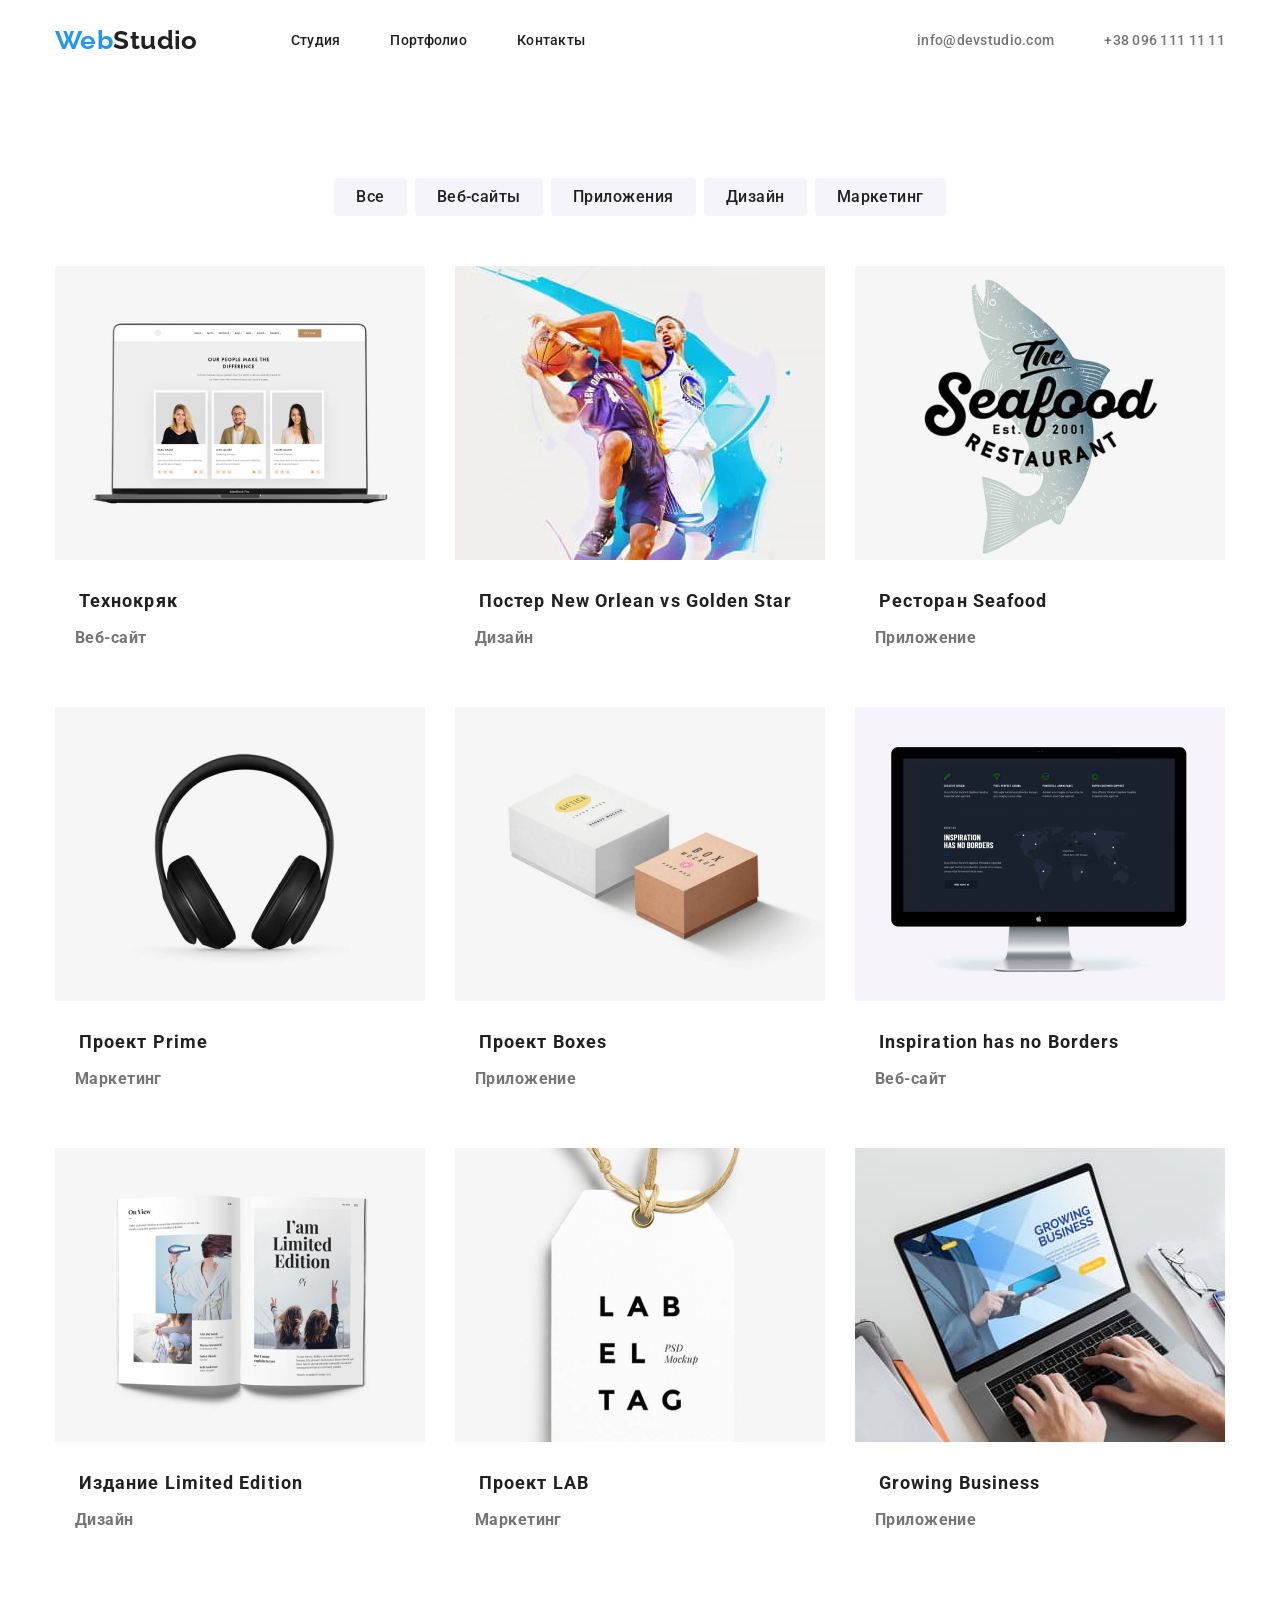
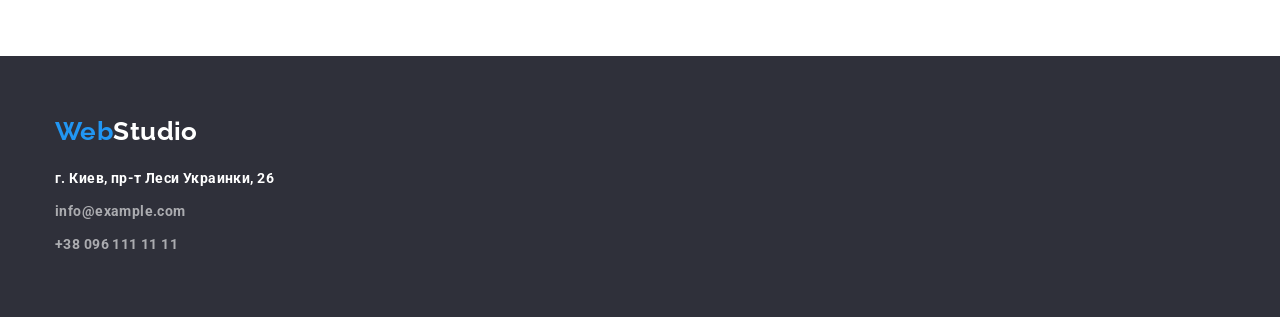
==== commit 03580bfd: "Добавлено портфолио" ====
--- a/portfolio.html
+++ b/portfolio.html
@@ -49,22 +49,26 @@
     <main>
       <section class="section">
         <div class="container">
-          <h1 class="section-title">Портфолио</h1>
-          <ul>
-            <li><button tipe="button" class="button-port">Все</button></li>
-            <li>
+          <h1 class="section-title-opasity">Портфолио</h1>
+          <ul class="btn-port">
+            <li class="item">
+              <button tipe="button" class="button-port">Все</button>
+            </li>
+            <li class="item">
               <button tipe="button" class="button-port">Веб-сайты</button>
             </li>
-            <li>
+            <li class="item">
               <button tipe="button" class="button-port">Приложения</button>
             </li>
-            <li><button tipe="button" class="button-port">Дизайн</button></li>
-            <li>
+            <li class="item">
+              <button tipe="button" class="button-port">Дизайн</button>
+            </li>
+            <li class="item">
               <button tipe="button" class="button-port">Маркетинг</button>
             </li>
           </ul>
-          <ul>
-            <li>
+          <ul class="portf-list">
+            <li class="item">
               <a>
                 <img
                   src="images/portf1.jpg"
@@ -76,7 +80,7 @@
                 <p class="portf-text">Веб-сайт</p></a
               >
             </li>
-            <li>
+            <li class="item">
               <a
                 ><img
                   src="images/portf2.jpg"
@@ -88,7 +92,7 @@
                 <p class="portf-text">Дизайн</p></a
               >
             </li>
-            <li>
+            <li class="item">
               <a>
                 <img
                   src="images/portf3.jpg"
@@ -100,7 +104,7 @@
                 <p class="portf-text">Приложение</p></a
               >
             </li>
-            <li>
+            <li class="item">
               <a
                 ><img
                   src="images/portf4.jpg"
@@ -112,7 +116,7 @@
                 <p class="portf-text">Маркетинг</p></a
               >
             </li>
-            <li>
+            <li class="item">
               <a
                 ><img
                   src="images/portf5.jpg"
@@ -124,7 +128,7 @@
                 <p class="portf-text">Приложение</p></a
               >
             </li>
-            <li>
+            <li class="item">
               <a
                 ><img
                   src="images/portf6.jpg"
@@ -136,7 +140,7 @@
                 <p class="portf-text">Веб-сайт</p></a
               >
             </li>
-            <li>
+            <li class="item">
               <a
                 ><img
                   src="images/portf7.jpg"
@@ -148,7 +152,7 @@
                 <p class="portf-text">Дизайн</p></a
               >
             </li>
-            <li>
+            <li class="item">
               <a
                 ><img
                   src="images/portf8.jpg"
@@ -160,7 +164,7 @@
                 <p class="portf-text">Маркетинг</p></a
               >
             </li>
-            <li>
+            <li class="item">
               <a
                 ><img
                   src="images/portf9.jpg"
@@ -181,10 +185,9 @@
         <a class="link-logo" href="#"
           >Web<span class="logo-footer">Studio</span></a
         >
-
-        <address>
-          <ul class="address">
-            <li>
+        <address class="address">
+          <ul class="address" , class="list">
+            <li class="item">
               <a
                 class="link-map"
                 href="https://bit.ly/3pXMvUd"
@@ -193,12 +196,12 @@
                 >г. Киев, пр-т Леси Украинки, 26</a
               >
             </li>
-            <li>
+            <li class="item">
               <a class="link" href="mailto:info@devstudio.com"
                 >info@example.com</a
               >
             </li>
-            <li>
+            <li class="item">
               <a class="link" href="tel:+380961111111">+38 096 111 11 11</a>
             </li>
           </ul>
--- a/css/styles.css
+++ b/css/styles.css
@@ -11,10 +11,7 @@
   --address-text-color: rgba(255, 255, 255, 0.6);
   --footer-hero-color: #2F303A;
   --background-button-color: #f5f4fa;
-
-}
-
-
+}
 
 *,
 *::before,
@@ -54,7 +51,11 @@
 h3 {
   margin-bottom: 10px;
 }  
-
+.section {
+  padding-top: 97px;
+  padding-bottom: 97px;
+
+}
 
 /* Блок герой */
 .hero {
@@ -95,14 +96,8 @@
   justify-content: center;
   margin-left: auto;
   margin-right: auto;
-
-}
-.section {
-  padding-top:  97px;
-  padding-bottom: 97px;
-  margin-bottom: 50px;
-
-}
+}
+
 /* Искл секции*/
 .section.no-padding {
   padding-top: 0;
@@ -135,14 +130,7 @@
   font-size: 16px;
   line-height: 1.19;
 }
-.portf-title {
-  color: var(--title-text-color);
-  font-weight: 700;
-  font-size: 18px;
-  line-height: 2;
-  letter-spacing: 0.06em;
-  margin-bottom: 4px;
-}
+
 /* Абзацы */
 .solution-text {
   line-height: 1.71;
@@ -154,12 +142,6 @@
   line-height: 1.19;
   padding: 0;
 }
-.portf-text {
-  font-size: 16px;
-  line-height: 1.88;
-  padding: 0;
-}
-
 /* Хедер */
 .main-nav {
   display: flex;
@@ -174,11 +156,12 @@
   line-height: 1.19;
   text-decoration: none;
   margin-left: 10;
-  margin-right: 93px;
-  
+    
 }
 .logo-header {
  color: var(--title-text-color);
+ margin-right: 93px;
+ 
 }
 .logo-footer {
  color: var(--white-text-color); 
@@ -186,7 +169,7 @@
 /* Навигация */
 .site-nav {
   display: flex;
-  
+ 
 }
 .site-nav .item  {
   margin-right: 50px;
@@ -194,6 +177,7 @@
 }
 .site-nav .item:last-child {
   margin-right: 0;
+  
 }
 
 .site-nav .link {
@@ -204,8 +188,8 @@
   line-height: 1.14;
   letter-spacing: 0.02em;
   text-decoration: none;
-  padding-top: 10px;
-  padding-bottom: 10px;
+  padding-top: 32px;
+  padding-bottom: 32px;
 }
 .site-nav .link:hover {
   color: var(--accent-text-color);
@@ -213,21 +197,69 @@
 .site-nav .link:active {
   color: var(--accent-text-color);
 }
+/* Страничка студия*/
 .site-contact {
   display: flex;
   margin-left: auto;
+  padding-top: 32px;
+  padding-bottom: 32px;
 }
 .site-contact .item + .item {
   margin-left: 50px ;
 }
-
 .advantages {
  display: flex;
  }
-
 .advantages .item + .item {
   margin-left: 30px;
-} 
+ } 
+.work {
+  display: flex;
+}
+.work .item+.item {
+  margin-left: 30px;
+}
+.team {
+  display: flex;
+}
+.team .item+.item {
+  margin-left: 30px;
+}
+/* Портфолио*/
+.portf-list {
+  display: flex;
+  flex-wrap: wrap;
+  
+}
+.portf-list .item {
+  width: 370px;
+  margin-right: 30px;
+  margin-bottom: 30px;
+  }
+.portf-list .item:nth-child(3n) {
+  margin-right: 0;
+  }
+.portf-list .item:nth-last-child(-n+3) {
+  margin-bottom: 0;
+}
+.portf-title {
+  color: var(--title-text-color);
+  font-weight: 700;
+  font-size: 18px;
+  line-height: 2;
+  letter-spacing: 0.06em;
+  margin:  20px 24px 0 24px;
+  
+}
+.portf-text {
+  font-size: 16px;
+  line-height: 1.88;
+  padding: 0;
+  margin: 4px 20px 24px 20px;
+  
+}
+
+
 /* Контакты */
 .site-contact .link {
   color: var(--main-text-color);
@@ -255,6 +287,7 @@
   text-align: center;
   letter-spacing: 0.03em;
   padding: 6px 22px;
+  border: none;
   
 }
 .button-port:hover,
@@ -265,11 +298,27 @@
 .button-port {
   cursor: pointer;
 }
+.btn-port  {
+  display: flex;
+  justify-content: center;
+  margin-bottom: 50px;
+}
+.btn-port .item + .item {
+  margin-left: 8px;
+  }
 
 /* Футер */
 .footer {
   background-color: var(--footer-hero-color) ;
   text-decoration: none;
+  padding-top: 60px;
+  padding-bottom: 60px;
+}
+.address {
+  margin-top: 20px;
+}
+.address .item + .item {
+  margin-top: 9px;
 }
 .link-map {
   color: var(--white-text-color);
@@ -285,5 +334,3 @@
 }
 
 
-align-items: center;
-text-align: center;
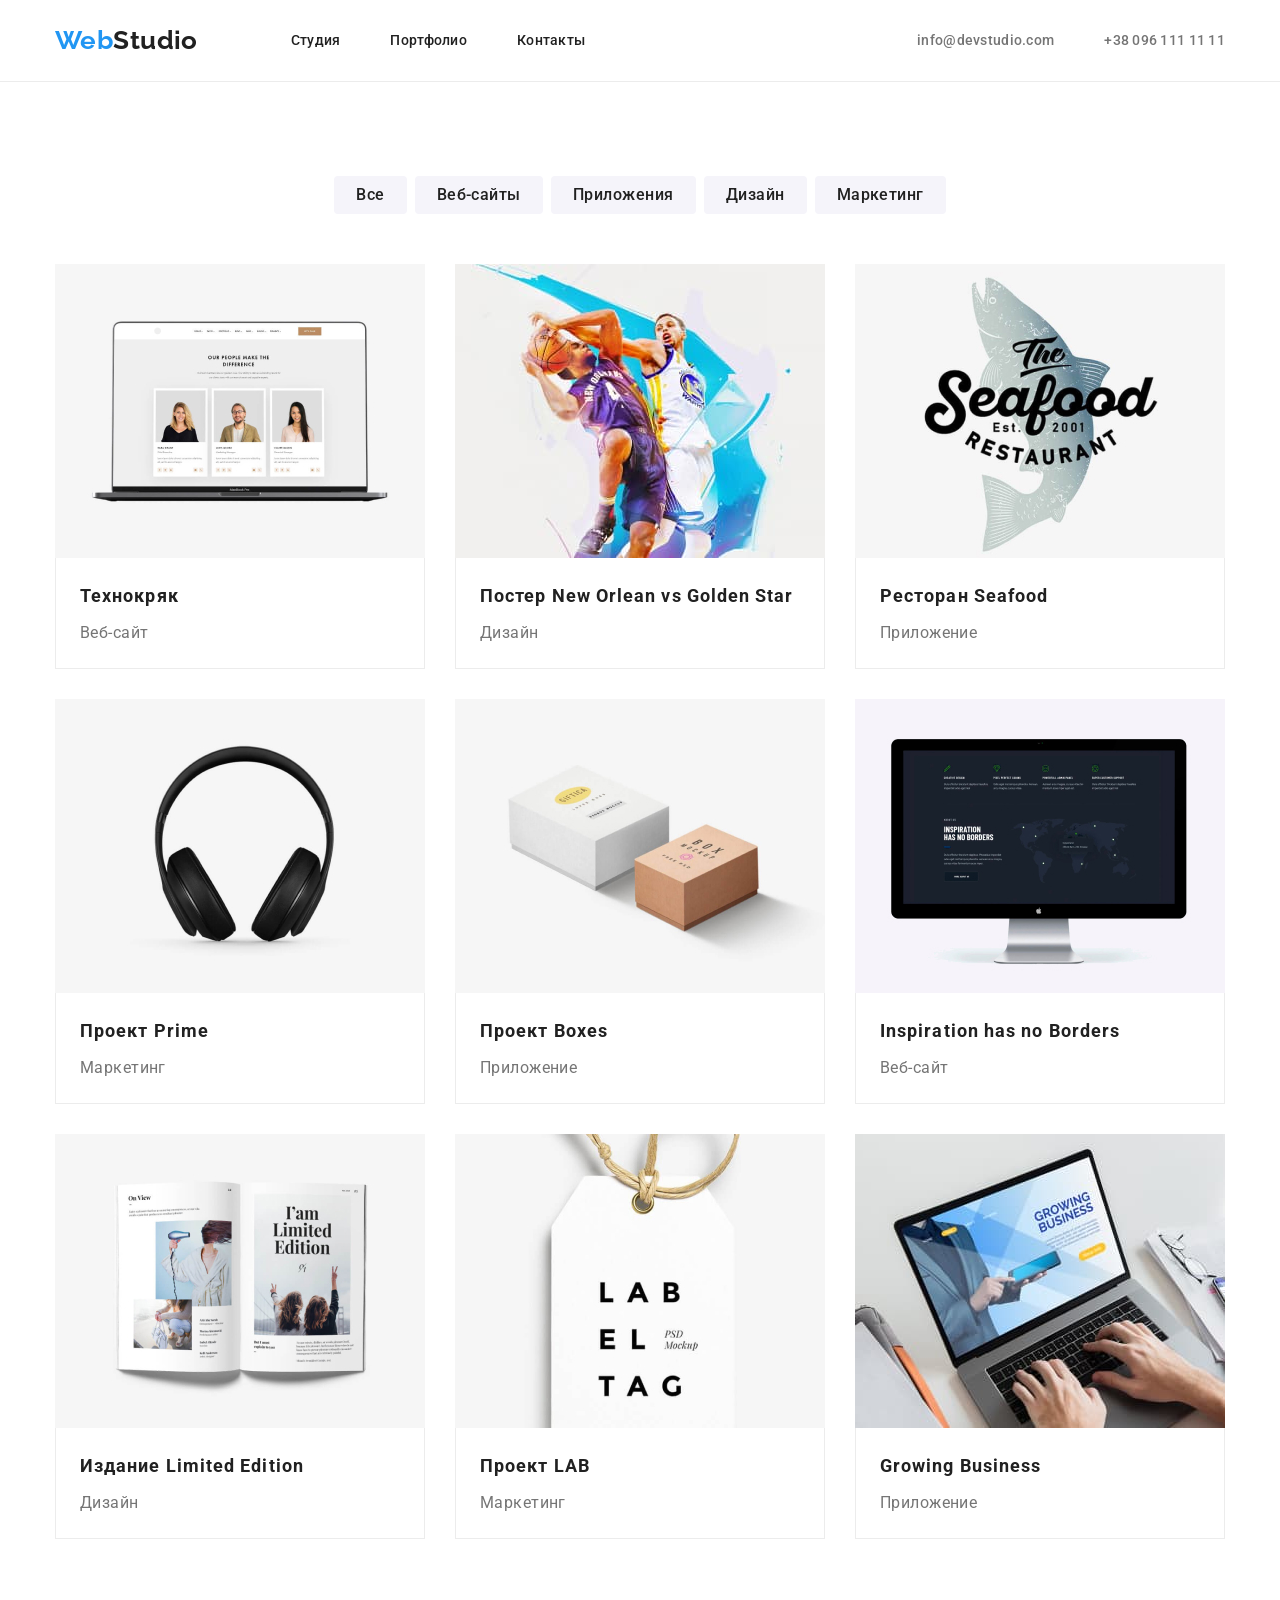
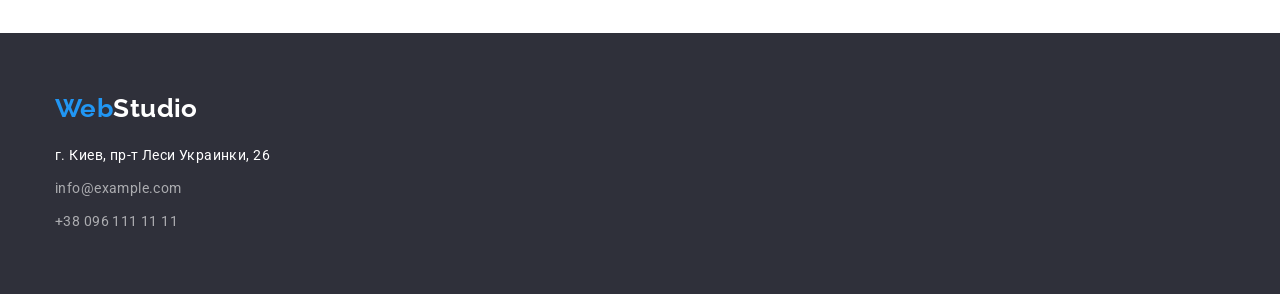
==== commit c6b8774e: "Делает исправления" ====
--- a/portfolio.html
+++ b/portfolio.html
@@ -76,9 +76,11 @@
                   width="370"
                   height="294"
                 />
-                <h2 class="portf-title">Технокряк</h2>
-                <p class="portf-text">Веб-сайт</p></a
-              >
+                <div class="conteiner-portf">
+                  <h2 class="portf-title">Технокряк</h2>
+                  <p class="portf-text">Веб-сайт</p>
+                </div>
+              </a>
             </li>
             <li class="item">
               <a
@@ -88,9 +90,12 @@
                   width="370"
                   height="294"
                 />
+                <div class="conteiner-portf">
                 <h2 class="portf-title">Постер New Orlean vs Golden Star</h2>
-                <p class="portf-text">Дизайн</p></a
-              >
+                <p class="portf-text">Дизайн</p>
+                </div>
+              </a>
+              
             </li>
             <li class="item">
               <a>
@@ -100,9 +105,12 @@
                   width="370"
                   height="294"
                 />
+                <div class="conteiner-portf">
                 <h2 class="portf-title">Ресторан Seafood</h2>
-                <p class="portf-text">Приложение</p></a
-              >
+                <p class="portf-text">Приложение</p>
+                </div>
+              </a>
+              
             </li>
             <li class="item">
               <a
@@ -112,9 +120,12 @@
                   width="370"
                   height="294"
                 />
+                <div class="conteiner-portf">
                 <h2 class="portf-title">Проект Prime</h2>
-                <p class="portf-text">Маркетинг</p></a
-              >
+                <p class="portf-text">Маркетинг</p>
+                </div>
+              </a>
+              
             </li>
             <li class="item">
               <a
@@ -124,9 +135,12 @@
                   width="370"
                   height="294"
                 />
+                <div class="conteiner-portf">
                 <h2 class="portf-title">Проект Boxes</h2>
-                <p class="portf-text">Приложение</p></a
-              >
+                <p class="portf-text">Приложение</p>
+                </div>
+              </a>
+              
             </li>
             <li class="item">
               <a
@@ -136,9 +150,12 @@
                   width="370"
                   height="294"
                 />
+                <div class="conteiner-portf">
                 <h2 class="portf-title">Inspiration has no Borders</h2>
-                <p class="portf-text">Веб-сайт</p></a
-              >
+                <p class="portf-text">Веб-сайт</p>
+                </div>
+              </a>
+              
             </li>
             <li class="item">
               <a
@@ -148,9 +165,12 @@
                   width="370"
                   height="294"
                 />
+                <div class="conteiner-portf">
                 <h2 class="portf-title">Издание Limited Edition</h2>
-                <p class="portf-text">Дизайн</p></a
-              >
+                <p class="portf-text">Дизайн</p>
+                </div>
+              </a>
+              
             </li>
             <li class="item">
               <a
@@ -160,6 +180,7 @@
                   width="370"
                   height="294"
                 />
+                <div class="conteiner-portf">
                 <h2 class="portf-title">Проект LAB</h2>
                 <p class="portf-text">Маркетинг</p></a
               >
@@ -172,6 +193,7 @@
                   width="370"
                   height="294"
                 />
+                <div class="conteiner-portf">
                 <h2 class="portf-title">Growing Business</h2>
                 <p class="portf-text">Приложение</p></a
               >
--- a/css/styles.css
+++ b/css/styles.css
@@ -26,15 +26,14 @@
   width: 1200px;
   padding-left: 15px;
   padding-right: 15px;
-  
 }
 
 ul {
   list-style: none;
   margin: 0;
   padding: 0;
-  
- }  
+ }
+
 body {
   background-color: var(--white-text-color);
   color: var(--main-text-color);
@@ -48,22 +47,21 @@
   margin-top: 0;
   margin-bottom: 0 ;
 }
-h3 {
-  margin-bottom: 10px;
-}  
+img {
+  max-width: 100%;
+  height: auto;
+  display: block;
+}
 .section {
-  padding-top: 97px;
-  padding-bottom: 97px;
+  padding-top: 94px;
+  padding-bottom: 94px;
 
 }
 
 /* Блок герой */
 .hero {
   background: var(--footer-hero-color);
-  min-width: 1600px;
-  margin-right: auto;
-  margin-left: auto;
-  padding: 200px 452px 200px 452px;
+  padding: 200px 0 200px 0;
   text-align: center;
   } 
 
@@ -74,10 +72,8 @@
   line-height: 1.36;
   letter-spacing: 0.06em;
   text-transform: uppercase;
-  margin-bottom: 30px;
-  margin-left: auto;
-  margin-right: auto;
-  
+  width: 696px;
+  margin: 0 auto;
 }
 
 /* Кнопка блока герой */
@@ -85,28 +81,28 @@
   background-color: var(--accent-text-color);
   color: var(--white-text-color);
   font-size: 16px;
+  font-weight: 700;
   line-height: 1.88;
   letter-spacing: 0.06em;
   cursor: pointer;
   padding: 10px 32px;
-  display: inline-block;
   border-radius: 4px;
   border: none;
-  display: flex;
-  justify-content: center;
-  margin-left: auto;
-  margin-right: auto;
+  margin-top: 30px;
 }
 
 /* Искл секции*/
 .section.no-padding {
   padding-top: 0;
 }
-
+.section-team {
+  background-color: var(--background-button-color);
+  padding-top: 94px;
+  padding-bottom: 94px;
+}
 /* Заголовки */
 .section-title {
   color: var(--title-text-color);
-  font-weight: 700;
   font-size: 36px;
   line-height: 1.17;
   text-align: center;
@@ -120,29 +116,37 @@
 }
 .text-title {
   color: var(--title-text-color);
-  font-weight: 700;
+  font-size: 14px;
   line-height: 1.14;
   text-transform: uppercase;
+  margin-bottom: 10px;
 }
 .team-title {
   color: var(--title-text-color);
   font-weight: 500;
   font-size: 16px;
   line-height: 1.19;
+  text-align: center;
+  margin-bottom: 10px;
 }
 
 /* Абзацы */
 .solution-text {
+  font-weight: 400;
+  font-size: 14px;
   line-height: 1.71;
-  padding: 0;
-
+  
 }
 .team-text {
   font-size: 16px;
   line-height: 1.19;
-  padding: 0;
+  text-align: center;
+  
 }
 /* Хедер */
+header {
+  border-bottom: 1px solid #ECECEC;
+}
 .main-nav {
   display: flex;
   align-items: center;
@@ -209,21 +213,43 @@
 }
 .advantages {
  display: flex;
+ flex-wrap: wrap;
  }
+.advantages .item {
+  width: 270px;
+}
 .advantages .item + .item {
   margin-left: 30px;
  } 
 .work {
   display: flex;
+  flex-wrap: wrap;
+}
+.work .item {
+  width: 370px
 }
 .work .item+.item {
   margin-left: 30px;
 }
 .team {
   display: flex;
+  flex-wrap: wrap;
+}
+.team .item {
+  width: 270px;
+  
 }
 .team .item+.item {
   margin-left: 30px;
+}
+.container-team {
+ width: 270px;
+ background-color: var(--white-text-color);
+ padding-top: 30px;
+ padding-bottom: 30px;
+ 
+ 
+ 
 }
 /* Портфолио*/
 .portf-list {
@@ -240,7 +266,7 @@
   margin-right: 0;
   }
 .portf-list .item:nth-last-child(-n+3) {
-  margin-bottom: 0;
+  margin-bottom: 0; 
 }
 .portf-title {
   color: var(--title-text-color);
@@ -248,17 +274,27 @@
   font-size: 18px;
   line-height: 2;
   letter-spacing: 0.06em;
-  margin:  20px 24px 0 24px;
-  
-}
+ 
+  }
 .portf-text {
   font-size: 16px;
+  font-weight: 400;
   line-height: 1.88;
   padding: 0;
-  margin: 4px 20px 24px 20px;
-  
-}
-
+  margin-top: 4px;
+  
+}
+.conteiner-portf {
+  width: 370px;
+  background-color: var(--white-text-color);
+  padding-top: 20px;
+  padding-bottom: 20px;
+  padding-left: 24px;
+  border-bottom: 1px solid #ECECEC;
+  border-left: 1px solid #ECECEC ;
+  border-right: 1px solid #ECECEC ;
+  
+}
 
 /* Контакты */
 .site-contact .link {
@@ -322,12 +358,14 @@
 }
 .link-map {
   color: var(--white-text-color);
+  font-weight: 400;
   font-style: normal;
   line-height: 1.71;
   text-decoration: none;
 }
 .address .link {
   color: var(--address-text-color);
+  font-weight: 400;
   font-style: normal;
   line-height: 1.71;
   text-decoration: none;
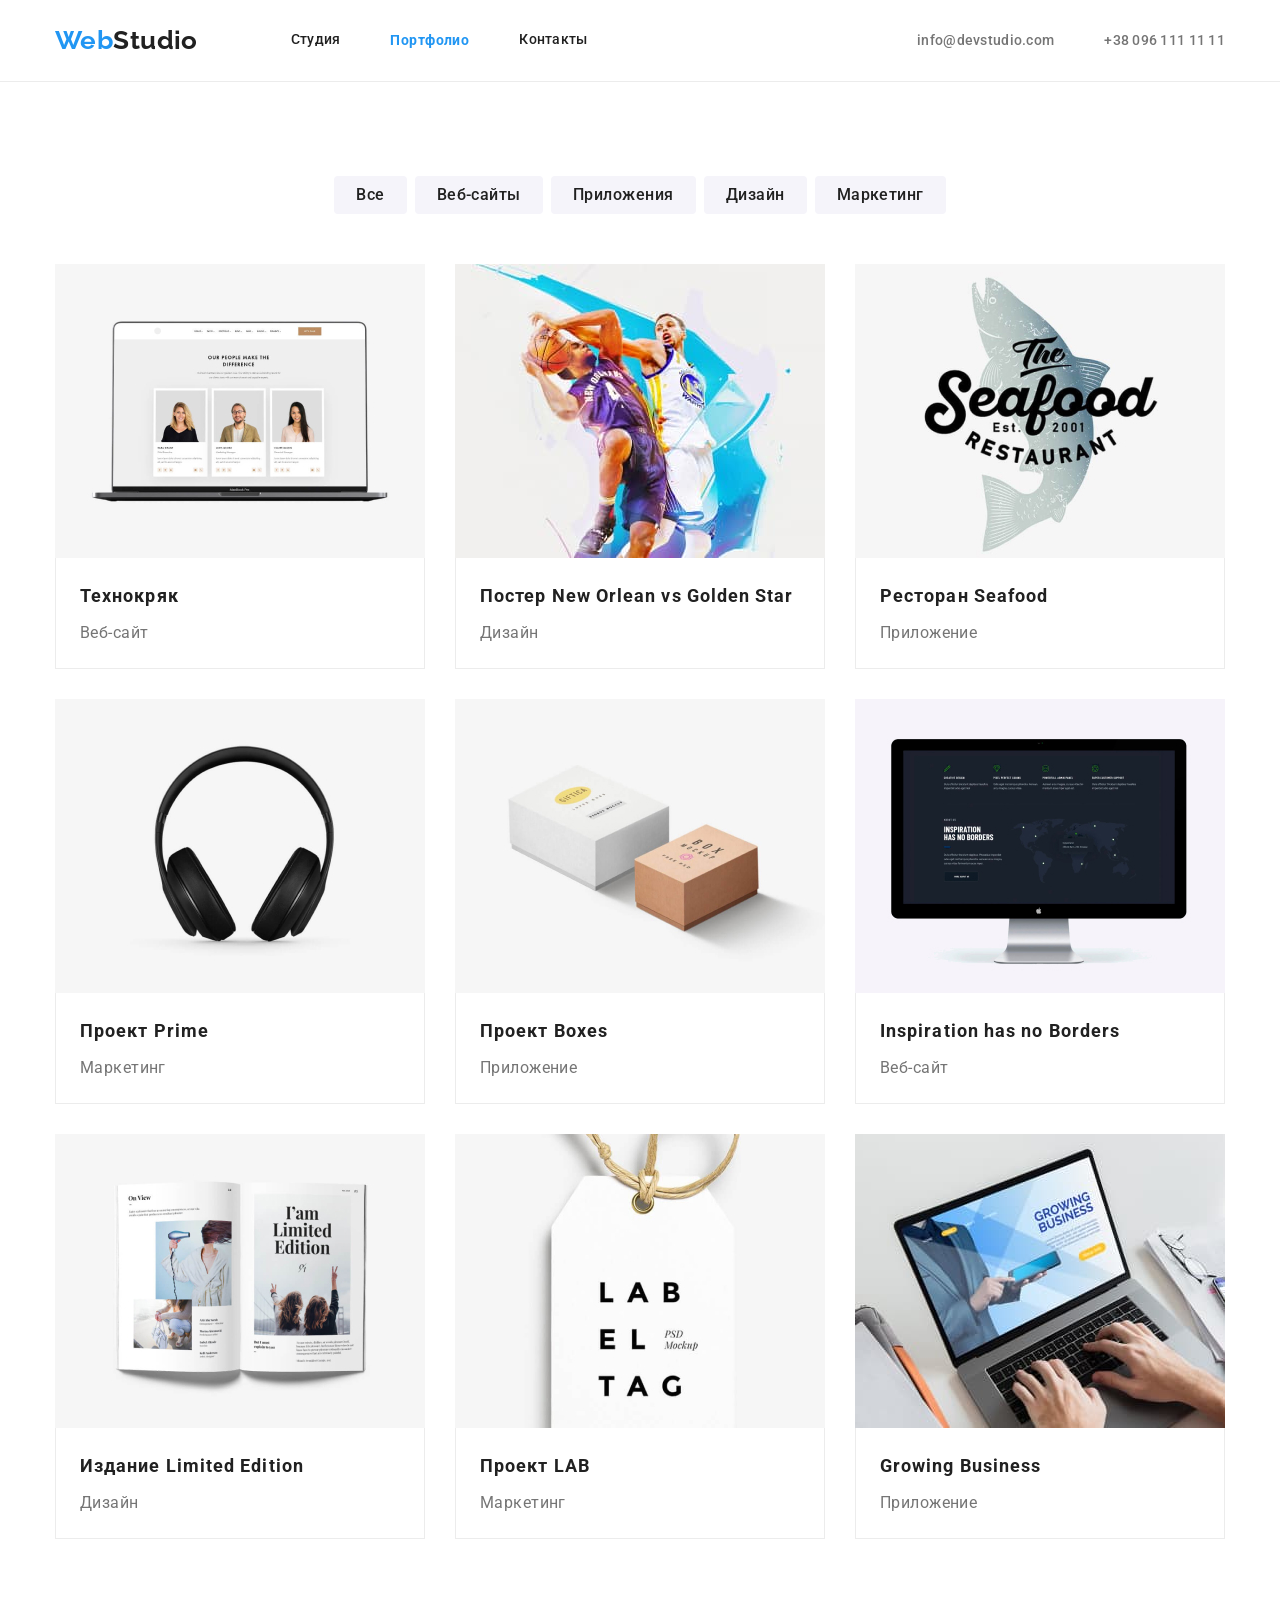
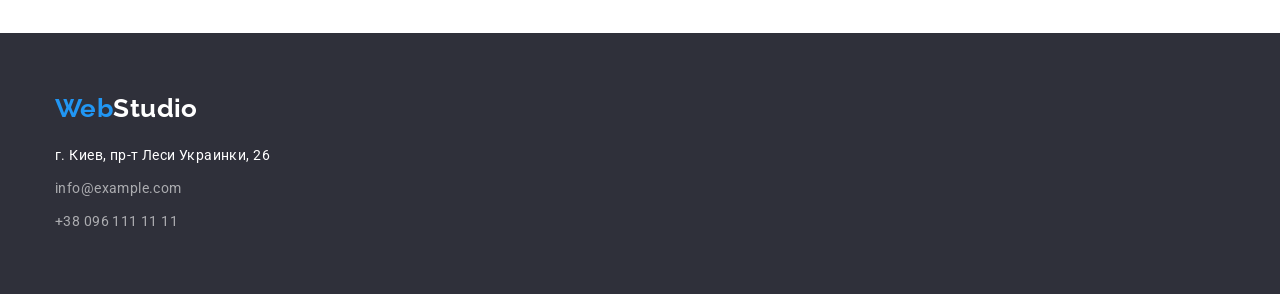
==== commit 65570725: "Подсветка активной вкладки" ====
--- a/portfolio.html
+++ b/portfolio.html
@@ -27,9 +27,9 @@
         >
         <nav>
           <ul class="site-nav" , class="list">
-            <li class="item"><a href="index.html" class="link">Студия</a></li>
-            <li class="item">
-              <a href="./portfolio.html" class="link">Портфолио</a>
+            <li class="item"><a  href="index.html" class="link">Студия</a></li>
+            <li class="item">
+              <a href="./portfolio.html" class="link-current" >Портфолио</a>
             </li>
             <li class="item"><a href="#" class="link">Контакты</a></li>
           </ul>
--- a/css/styles.css
+++ b/css/styles.css
@@ -201,6 +201,9 @@
 .site-nav .link:active {
   color: var(--accent-text-color);
 }
+
+
+
 /* Страничка студия*/
 .site-contact {
   display: flex;
@@ -247,10 +250,18 @@
  background-color: var(--white-text-color);
  padding-top: 30px;
  padding-bottom: 30px;
- 
- 
- 
-}
+  
+}
+
+.link-current {
+  color: var(--accent-text-color);
+  }
+.link-current {
+  display: block;
+  text-decoration: none;
+  padding-top: 32px;
+  padding-bottom: 32px;
+}  
 /* Портфолио*/
 .portf-list {
   display: flex;
